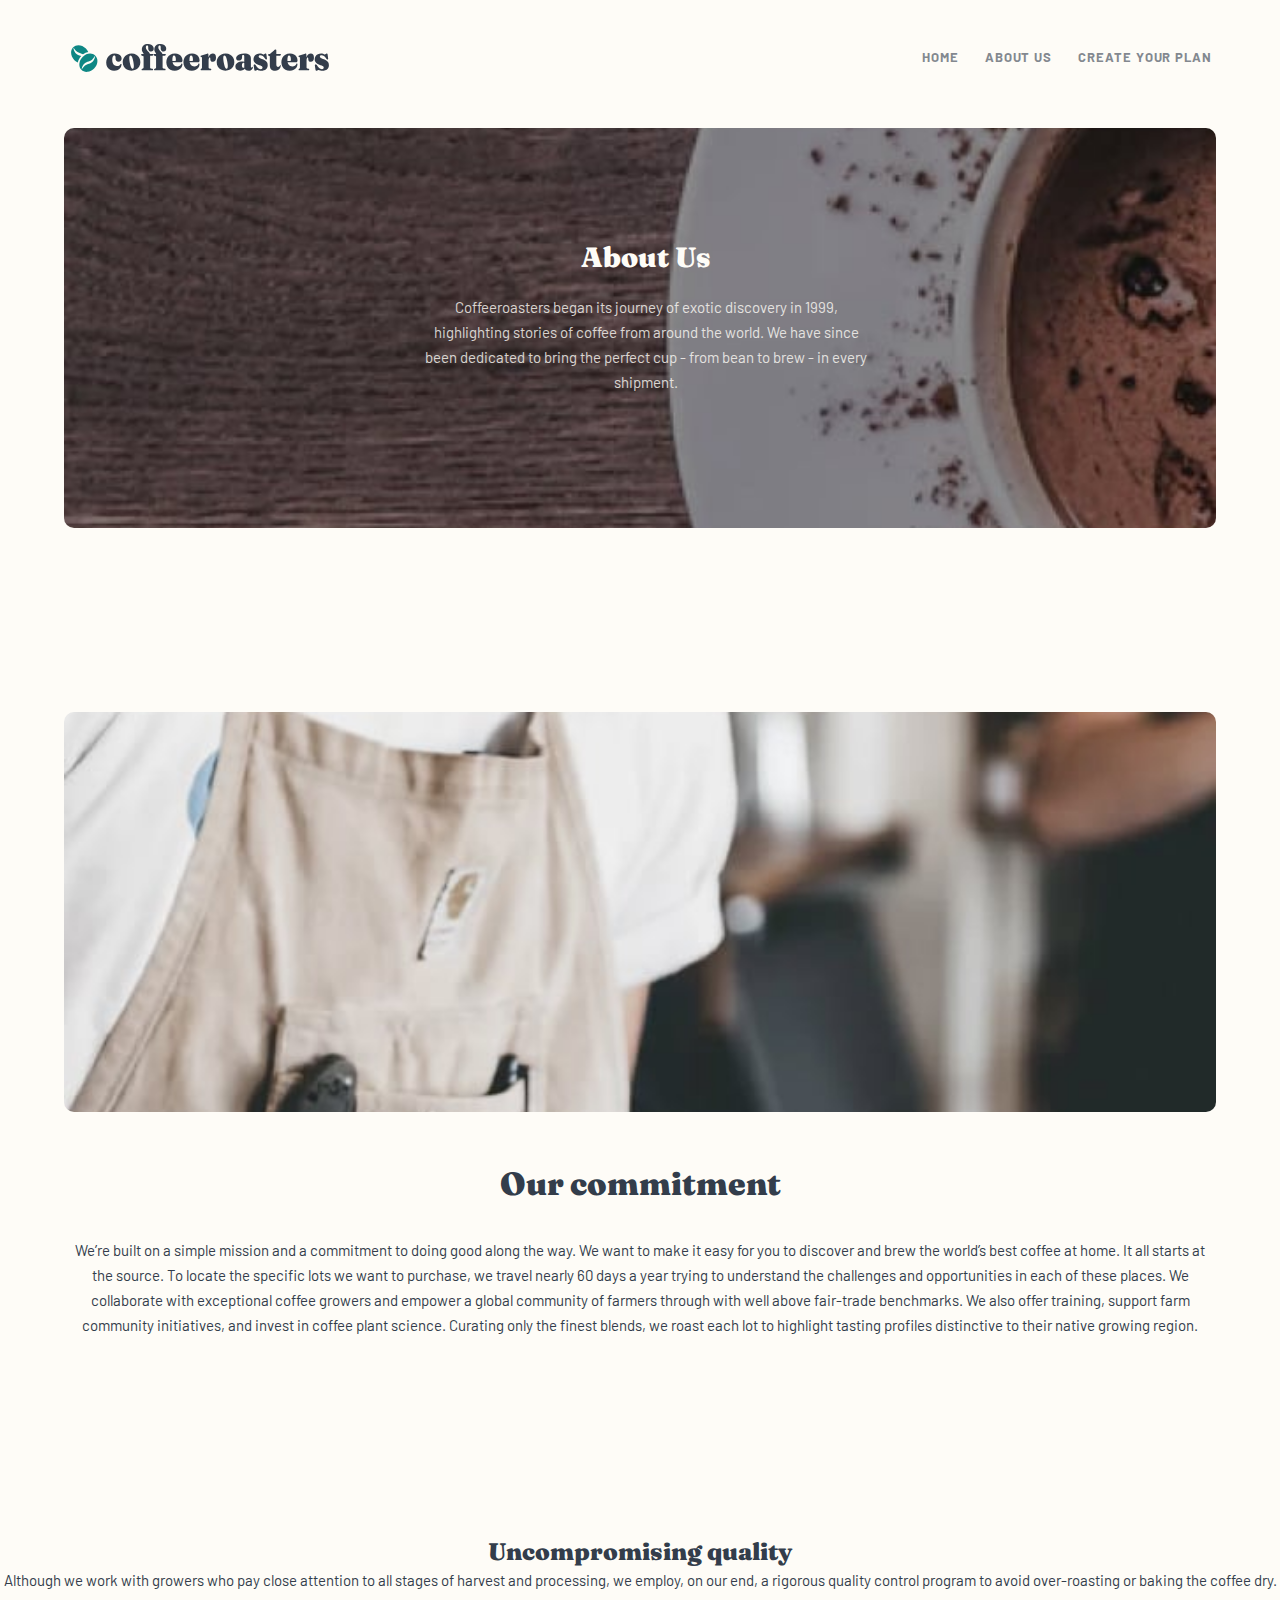
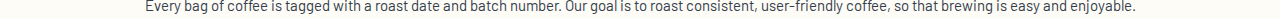
==== about.html @ 811ef15a "Add html tags and content for #quality section" ====
<!DOCTYPE html>
<html lang="en">
<head>
  <meta charset="UTF-8">
  <meta http-equiv="X-UA-Compatible" content="IE=edge">
  <meta name="viewport" content="width=device-width, initial-scale=1.0">
  <title>Coffeeroasters</title>
  <!-- favicon -->
  <link rel="icon" type="image/png" href="./images/favicon-32x32.png">
  <!-- google fonts fraunces and barlow -->
  <link rel="preconnect" href="https://fonts.googleapis.com">
  <link rel="preconnect" href="https://fonts.gstatic.com" crossorigin>
  <link href="https://fonts.googleapis.com/css2?family=Barlow:wght@100;200;300;400;500;600;700&family=Fraunces:opsz,wght@9..144,300;9..144,400;9..144,500;9..144,600;9..144,700;9..144,900&display=swap" rel="stylesheet">
  <!-- css stylesheet -->
  <link rel="stylesheet" href="./styles/index.css">
  <link rel="stylesheet" href="./styles/about.css">
</head>
<body>
  <header>
    <div id="logo">
      <img src="../images/shared/desktop/logo.svg" alt="">
    </div>
    <!-- #logo end -->
    <div class="menu-icons">
      <img class="hamburger-icon" src="./images/shared/mobile/icon-hamburger.svg" alt="Open menu list">
      <img class="close-icon" src="./images/shared/mobile/icon-close.svg" alt="Close menu list">
    </div>
    <!-- .menu-icons end -->

    <nav class="navbar-menu">
      <ul class="navbar-list">
        <li><a href="#">Home</a></li>
        <li><a href="#">About Us</a></li>
        <li><a href="#">Create Your Plan</a></li>
      </ul>
      <!-- .navbar-list end -->
    </nav>
    <!-- .navbar-menu end -->
  </header>
  <main>
    <div class="about-hero-image"></div>
    <div class="about-hero">
      <h1>
        About Us
      </h1>
      <div>
        Coffeeroasters began its journey of exotic discovery in 1999, highlighting stories of coffee from around the world. We have since been dedicated to bring the perfect cup - from bean to brew - in every shipment.
      </div>
    </div>
    <!-- #hero end -->
  </main>
  <section id="commitment">
    <div class="commitment-image"></div>
    <div class="commitment-text">
      <h2>Our commitment</h2>
      <p>
        We’re built on a simple mission and a commitment to doing good along the way. We want to make it easy for you to discover and brew the world’s best coffee at home. It all starts at the source. To locate the specific lots we want to purchase, we travel nearly 60 days a year trying to understand the challenges and opportunities in each of these places. We collaborate with exceptional coffee growers and empower a global community of farmers through with well above fair-trade benchmarks. We also offer training, support farm community initiatives, and invest in coffee plant science. Curating only the finest blends, we roast each lot to highlight tasting profiles distinctive to their native growing region.
      </p>
    </div>
  </section>

  <section id="quality">
    <div class="quality-image"></div>
    <div class="quality-text">
      <h2>Uncompromising quality</h2>
      <p>
        Although we work with growers who pay close attention to all stages of harvest and processing, we employ, on our end, a rigorous quality control program to avoid over-roasting or baking the coffee dry. Every bag of coffee is tagged with a roast date and batch number. Our goal is to roast consistent, user-friendly coffee, so that brewing is easy and enjoyable.
      </p>
    </div>

  </section>

  <!-- javascript -->
  <script src="./scripts/index.js"></script>
</body>
</html>
---- styles/index.css ----
:root {
  font-size: 16px;
  overflow-x: hidden;
}
/* General reset & styles */
body {
  box-sizing: border-box;
  margin: 0;
  padding: 0;
  overflow-x: hidden;
  background-color: #fefcf7;
  scroll-behavior: smooth;
  position: relative;
}

div,
img,
a,
ul,
li,
h1,
h2,
h3,
p {
  margin: 0;
  padding: 0;
  margin: auto;
}

/* General typography */
body {
  font-family: 'Barlow';
  font-style: normal;
  font-weight: 400;
  font-size: 15px;
  line-height: 25px;
  color: #333D4B;
  text-align: center;
}

h1,
h2,
h3,
h4 {
  font-family: 'Fraunces', serif;
  font-style: normal;
  font-weight: 900;
  font-size: 24px;
  line-height: 32px;
}

/* Header styles */
header {
  position: relative;
  padding-top: 32px;
}

/* Logo */
#logo {
  margin-left: 24px;
  width: 180px;
}

#logo img {
  width: inherit;
}

/* Navigation icons */
.hamburger-icon,
.close-icon {
  width: 16px;
  position: absolute;
  top: 2.15rem;
  right: 24px;
  pointer-events: all;
}

/* Mobile hide menu and close-icon */
.navbar-menu,
.close-icon {
  display: none;
}

/* HEADER Navbar */
.navbar-menu {
  padding-top: 60px;
}
.navbar-list {
  position: absolute;
  z-index: 99;
  width: 100vw;
  height: 100vh;
  list-style: none;
  display: flex;
  flex-direction: column;
  justify-content: flex-start;
  background: linear-gradient(180deg, #FEFCF7 28%, rgba(254, 252, 247, 0.504981));
}
  .navbar-list li {
    margin: 0.7rem 0;
  }
  .navbar-list li:nth-child(2n) {
    margin: 21px 0;
  }
    .navbar-list a {
      text-decoration: none;
      /* mobile typography */
      font-family: 'Fraunces', serif;
      font-style: normal;
      font-weight: 900;
      font-size: 24px;
      line-height: 32px;
      text-align: center;
      color: #333D4B;
    }

/* Items to toggle */
.close-icon.show,
.navbar-menu.show {
  display: block;
}
.hamburger-icon.hide {
  display: none;
}

/* Hero section */
main {
  margin-top: 30px;
  padding: 5%;
  position: relative;
}

.hero-image {
  min-width: 250px;
  height: 500px;

  background-image: url("../images/home/mobile/image-hero-coffeepress.jpg");
  background-position: center;
  background-repeat: no-repeat;
  background-size: cover;

  /* Safari 3-4, iOS 1-3.2, Android 1.6- */
  -webkit-border-radius: 10px; 
  /* Firefox 1-3.6 */
  -moz-border-radius: 10px; 
  /* Opera 10.5, IE 9, Safari 5, Chrome, Firefox 4, iOS 4, Android 2.1+ */
  border-radius: 10px;
  z-index: 1;
}
main.nav-show {
  margin-top: -1rem;
}

.hero {
  width: 85%;
  position: absolute;
  top: 22%;
  left: 8%;
  z-index: 2;
}

.hero h1 {
  margin-bottom: 20px;
  font-size: 30px;
  line-height: 30px;
  color: #FEFCF7;
}
  @media screen and (min-width: 324px) {
    .hero h1 {
      font-size: 40px;
      line-height: 40px;
      margin-bottom: 24px;
    }
  }

.hero div {
  width: 90%;
  max-width: 445px;
  margin-bottom: 40px;
  color: #FEFCF7;
  mix-blend-mode: normal;
  opacity: 0.8;
}

button.primary-btn {
  width: 217px;
  height: 56px;
  background: #0E8784;
  border: none;
  border-radius: 6px;

  font-family: 'Fraunces', serif;
  font-style: normal;
  font-weight: 900;
  font-size: 18px;
  line-height: 25px;
  color: #FEFCF7;

  cursor: pointer;
}
  button.primary-btn:hover,
  button.primary-btn:focus {
    background-color: #66D2CF;
  }

/* Collection section  */
#collection {
  margin-top: 5.9rem;
}

section h1 {
  font-size: 40px;
  line-height: 72px;
  background: -webkit-linear-gradient(#83888F, #eee);
  -webkit-background-clip: text;
  -webkit-text-fill-color: transparent;
}

.coffee-collection {
  padding-top: 1.5rem;
}
  .collection-item img {
    width: 200px;
    height: 150px;
    margin-bottom: 0.7rem;
  }
  .coffee-collection h3 {
    margin-bottom: 1rem;
  }
  .coffee-collection p {
    max-width: 282px;
    margin-bottom: 3.6rem;
  }
  .coffee-collection:last-child {
    margin-bottom: 7.5rem;
  }

/* Role section */
#role {
  position: relative;
}
  .background-clr {
    width: 85%;
    height: 902px;
    position: absolute;
    left: 8%;
    background-color: #2C343E;
    border-radius: 10px;
    z-index: 1;
  }

.role-container {
  width: 75%;
  padding-top: 3.85rem;
  position: relative;
  z-index: 2;
}
  .role-container .role-heading h2 {
    padding-bottom: 1.5rem;
    font-size: 28px;
    line-height: 28px;
    color: #FEFCF7;
  }
  .role-container .role-heading p {
    max-width: 540px;    
    padding-bottom: 2rem;
    color: #FEFCF7;
    mix-blend-mode: normal;
    opacity: 0.8;
  }

.roles {
  margin-top: 2rem;
}
  .roles .card {
    width: 279px;
    height: 240px;
    margin: 24px auto;
    padding: 72px 0;
    background: #0E8784;
    border-radius: 8px;
  }
  .roles h3,
  .roles p {
    color: #FEFCF7;
  }
  .roles h3 {
    margin-top: 3rem;
  }
  .roles p {
    margin-top: 1.7rem;
    width: 200px;
  }

/* Process section */
#process {
  padding-top: 7rem;
  padding-bottom: 7.5rem;
}
  #process h3 {
    color: #83888F;
    margin-bottom: 80px;
  }

.hr-decor {
  min-width: 497px;
  max-width: 760px;
  display: none;
}

.big-title {
  font-family: 'Fraunces', serif;
  font-weight: 900;
  font-size: 72px;
  line-height: 72px;
  color: #FDD6BA;
  margin-bottom: 1.5rem;
}

.step h2 {
  margin-bottom: 1.5rem;
}

.step p {
  width: 315px;  
  margin-bottom: 3.5rem;
}
  .step p:last-child {
    margin-bottom: 4.9rem;
  }

/* Footer */
.footer-content {
  background-color: #2C343E;
  min-width: 327px;
  max-width: 85%;
  height: 346px;
  margin-bottom: 72px;
  padding-top: 54px;
}
#footer .footer-logo {
  width: 86%;
  margin: auto;
  margin-bottom: 33px;
}
  #footer .footer-logo .white-txt {
    fill: #fff;
  }

/* Footer Navbar */
.footer-navbar-list {
  height: 105px;
  margin-bottom: 43px;
  display: flex;
  flex-direction: column;
  justify-content: space-between;
  align-items: center;
  list-style: none;
}

.footer-navbar-list a {
  text-decoration: none;
  font-weight: 700;
  font-size: 12px;
  line-height: 15px;
  letter-spacing: 0.923077px;
  text-transform: uppercase;
  color: #83888F;
  cursor: pointer;
}
  .footer-content .footer-navbar-list a:hover,
  .footer-content .footer-navbar-list a:focus {
    color: #FEFCF7;
  }

.social-links {
  width: 122px;
  margin: auto;
  display: flex;
  justify-content: space-between;
  align-items: center;
}
  .social-links svg path:hover,
  .social-links svg path:active,
  .social-links svg path:focus {
    fill: #fdd6b9;
  }

@media screen and (min-width: 768px) {
  body {
    padding: 0;
    margin: 0;
  }
  .hero,
  .collection-item h3,
  .collection-item p,
  .roles h3,
  .roles p,
  #process {
    text-align: left;
  }

  /* header media query w/logo and navbar menu  @ 768px */
  header {
    display: flex;
    justify-content: space-between;
    align-items: center;
    padding: 40px 39px 0;
  }
  #logo {
    width: 236px;
  }
  .hamburger-icon {
    display: none;
  }
  .navbar-menu {
    display: inline-block;
    padding-top: 0;
  }
  .navbar-list {
    width: 290px;
    height: 20px;
    position: static;
    flex-direction: row;
    justify-content: space-between;
    align-items: center;
  }
  .navbar-list li,
  .navbar-list li:nth-child(2n) {
    margin: 0 0 10px 0;
  }
  .navbar-list a {
    /* tablet & desktop typography */
    font-family: 'Barlow';
    font-weight: 700;
    font-size: 12px;
    line-height: 15px;
    letter-spacing: 0.923077px;
    text-transform: uppercase;
    color: #83888F;
    cursor: pointer;
  }
    .navbar-list a:hover,
    .navbar-list a:focus {
      color: #333D4B;
    }

  /* main and hero section media query @ 768px */
  main {
    margin-top: 6px;
  }
  .hero-image {
    background-image: url("../images/home/tablet/image-hero-coffeepress.jpg");
  }
  .hero {
    top: 25.2%;
    left: 15.65%;
    width: 50%;
  }
    .hero h1 {
      font-size: 48px;
      line-height: 47px;
      margin-bottom: 25px;
    }
    .hero div {
      margin-left: 0;
      margin-bottom: 38px;
      width: 100%;
    }

  /* our collection @ 768px media query */
  #collection {
    margin-top: 8rem;
  }

  section h1 {
    font-size: 105px;
    background: -webkit-linear-gradient(#83888F, rgba(238, 238, 238, 0.2));
    -webkit-background-clip: text;
    -webkit-text-fill-color: transparent;
  }

  .coffee-collection {
    padding-top: 0;
    margin-top: -1.5rem;
  }
    .collection-item {
      width: 65%;
      display: flex;
      flex-direction: row;
      justify-content: space-between;
      align-items: center;
    }
    .collection-item img {
      width: 235px;
      height: 183px;
      margin-bottom: 2.37rem;
    }
    .coffee-collection:last-child {
      margin-bottom: 6.5rem;
    }

  /* roles section @ 768px media query */
  .background-clr {
    width: 90%;
    height: 573px;
    left: 5.5%;
  }

  .role-heading {
    width: 85.8%;
  }
    .role-container .role-heading h2 {
      margin-top: -6px;
      font-size: 32px;
      line-height: 48px;
    }
    .role-container .role-heading p {
      line-height: 26px;
      padding-bottom: 2.3rem;
    }

  .roles .card {
    padding: 0;
    width: 573px;
    height: 180px;
    display: flex;
    justify-content: space-around;
  }
  .roles .card img {
    margin-left: 8.5%;
    width: 56px;
  }
  .roles-text {
    width: 350px;
    margin-left: 2.3rem;
  }
  .roles h3 {
    margin: 0 0 1rem 0;
  }
  .roles p {
    letter-spacing: 0.5px;
    margin-top: 0;
    width: 100%;
  }

  #role {
    margin-bottom: 2rem;
  }
/* roles section @ 768px media query */
  .background-clr {
    width: 90%;
    height: 573px;
    left: 5.5%;
  }

  .role-heading {
    width: 85.8%;
  }
    .role-container .role-heading h2 {
      margin-top: -6px;
      font-size: 32px;
      line-height: 48px;
    }
    .role-container .role-heading p {
      line-height: 26px;
      padding-bottom: 2.3rem;
    }

  .roles .card {
    padding: 0;
    width: 573px;
    height: 180px;
    display: flex;
    justify-content: space-around;
  }
  .roles .card img {
    margin-left: 8.5%;
    width: 56px;
  }
  .roles-text {
    width: 350px;
    margin-left: 2.3rem;
  }
  .roles h3 {
    margin: 0 0 1rem 0;
  }
  .roles p {
    letter-spacing: 0.5px;
    margin-top: 0;
    width: 100%;
  }

  #role {
    margin-bottom: 2rem;
  }

  /* #process section  @ 768px media query */
  #process {
    margin: auto;
    margin-bottom: 1.5rem;
    width: 689px;
  }
  #process h3 {
    margin-bottom: 46px;
  }
  .hr-decor {
    display: flex;
    flex-direction: row;
    justify-content: flex-start;
    align-items: flex-start;
    position: relative;
    margin-left: 0;
    margin-bottom: 53px;
    width: 520px;
    
  }
  hr {
    width: 520px;
    border: 1px solid #FDD6BA;
  }
  .circle {
    position: absolute;
    top: -8px;
    background-color: #fefcf7;
    width: 26px;
    height: 26px;
    border: 2px solid #178784;
    border-radius: 50%;
  }
    .circle1 {
      -webkit-animation: circleColor 2000ms ease-in-out 1000ms 1 reverse;
      animation: circleColor 2000ms ease-in-out 1000ms 1 reverse;
    }
    .circle2 {
      left: 46%;
      -webkit-animation: circleColor circleColor 3000ms ease-in-out 2000ms 1 reverse;
      animation: circleColor 3000ms ease-in-out 2000ms 1 reverse;
    }
    .circle3 {
      right: 0;
      -webkit-animation: circleColor 4000ms ease-in-out 3000ms 1 reverse;
      animation: circleColor 4000ms ease-in-out 3000ms 1 reverse;
    }
    @keyframes circleColor {
      0% { background-color: #fefcf7; }
      25% { background-color: #1787833d; }
      50% { background-color: #1787837c; }
      75% { background-color: #178783a1; }
      100% { background-color: #178784; }
    }

  .steps {
    display: flex;
    flex-direction: row;
    justify-content: flex-start;
    align-items: center;
    width: 98%;
    margin-left: -1rem;
    margin-bottom: 0;
  }
  .step {
    margin-top: 3px;
  }
    .step h2 {
      font-size: 28px;
      width: 180px;
      margin-top: 2.5rem;
      margin-left: 0;
    }
    .step p {
      margin-top: 2.8rem;
      margin-left: 0;
      width: 205px;
      margin-bottom: 0;
    }
    .step2 p {
      width: 215px;
    }
    .step p:last-child {
      margin-bottom: 2.7rem;
    }

  /* footer section */
  .footer-content{
    min-width: 688px;
    height: 215px;
  }
  #footer .footer-logo {
    margin-bottom: 1rem;
  }
  .footer-navbar-list {
    flex-direction: row;
    width: 283px;
    height: 1.3rem;
    margin-bottom: 4.35rem;
  }
}
/* media query @ 768px  end */

@media screen and (min-width: 1275px) {
  .collection-item h3,
  .collection-item p,
  .roles h3,
  .roles p {
    text-align: center;
  }

  /* header media query w/logo and navbar menu  @ 1275px */
  header {
    width: 90%;
    padding: 43px 80px 0 60px;
    margin-bottom: 0;
  }
  #logo {
    width: 260px;
    margin-left: 10px;
  }
  .navbar-list a {
    font-size: 13px;
  }

  /* main and hero section media query @ 1275px */
  main {
    margin-top: 0;
    padding-top: 34px;
  }
  .hero-image {
    margin-top: 0;
    background-image: url("../images/home/desktop/image-hero-coffeepress.jpg");
    height: 600px;
  }
  .hero {
    top: 21.5%;
    left: 10%;
    width: 45%;
  }
    .hero h1 {
      width: 505px;
      margin-left: 0;
      margin-bottom: 32px;
      font-size: 72px;
      line-height: 72px;
      letter-spacing: 3px;
      word-spacing: 3px;
    }
    .hero div {
      width: 440px;
      margin-bottom: 56px;
      font-size: 16px;
      line-height: 26px;
    }

  /* collection section media query @ 1275px */
  #collection {
    margin-top: 6.5rem;
    margin-bottom: 9.1rem;
  }
  section h1 {
    font-size: 150px;
    line-height: 150px;
    letter-spacing: 6px;
    word-spacing: 8px;
  }

  .coffee-collection {
    margin-top: -3.5rem;
    display: flex;
    flex-direction: row;
    width: 73%;
  }
    .collection-item {
      flex-direction: column;
    }
    .collection-item img {
      margin-top: 0.5rem;
      margin-bottom: 4.3rem;
    }
      .collection-text {
        width: 250px;
      }
      .collection-text h3 {
        margin-bottom: 1.2rem;
      }
      .collection-text p {
        font-size: 1rem;
      }

  /* roles section @ 1275px media query */
  .role-container .role-heading h2 {
    margin-top: 39px;
    margin-bottom: 0.6rem;
    font-size: 40px;
    line-height: 48px;
  }
  .role-container .role-heading p {
    font-size: 1rem;
    padding-bottom: 1.8rem;
    width: 58%;
  }

  .roles {
    display: flex;
    flex-direction: row;
    width: 106%;
    margin-left: -1rem;
  }
  .roles .card {
    width: 350px;
    height: 312px;
    padding-top: 72px;
    flex-direction: column;
    justify-content: flex-start;
    align-items: center;
  }
    .roles .card img {
      margin: 0;
      width: 72px;
    }
    .roles-text {
      width: 350px;
      margin: 0;
      margin-top: 56px;
    }
    .roles h3 {
      margin: 0;
    }
    .roles p {
      font-size: 16px;
      width: 80%;
      margin-top: 24px;
    }
    #truck {
      margin-top: 0.55rem;
      width: 90px;
    }

  /* process section @ 1275px media query */
  #process {
    padding-top: 8.8rem;
    margin: auto;
    margin-bottom: 5rem;
    width: 85%;
  }

  #process h3 {
    margin-left: 4.5rem;
    margin-bottom: 5.2rem;
  }

  .hr-decor,
  hr {
    width: 100%;
  }
    .hr-decor {
      margin-left: 4.5rem;
    }
    .circle2 {
      left: 50%;
    }
    .circle3 {
      right: -4%;
    }

  .steps {
    margin-left: 2rem;
    width: 1140px;
  }
    .step h2 {
      font-size: 32px;
      line-height: 36px;
    }
    .step p {
      font-size: 16px;
      line-height: 26px;
      width: 285px;
    }

  #process button {
    margin-left: 4.5rem;
  }

  /* footer section @ 1275px media query */
  .footer-content {
    padding: 0 55px;
    margin-bottom: 88px;
    min-width: 1145px;
    height: 120px;
    display: flex;
    flex-direction: row;
    align-items: center;
    justify-content: space-between;
  }
  #footer .footer-logo {
    width: 236px;
    margin: 0 0 0 2rem;
  }

  .footer-navbar-list {
    margin: 0 0 0 -15.8rem;
  }

  .social-links {
    margin: 0 1.5rem 0 0;
  }
}
/* media query @ 1275px  end */
---- styles/about.css ----
/* About Hero section */
main {
  margin-top: 14px;
  margin-bottom: 120px;
}

.about-hero-image {
  min-width: 250px;
  height: 400px;

  background-image: url("../images/about/mobile/image-hero-whitecup.jpg");
  background-position: center;
  background-repeat: no-repeat;
  background-size: cover;
  -webkit-border-radius: 10px;
}
main.nav-show {
  height: 100vh;
  margin-top: -0.5rem;
}

.about-hero {
  width: 85%;
  position: absolute;
  top: 30%;
  left: 8%;
}

.about-hero h1 {
  margin-bottom: 24px;
  font-size: 28px;
  line-height: 28px;
  color: #FEFCF7;
}

.about-hero div {
  width: 90%;
  max-width: 445px;
  margin-bottom: 40px;
  color: #FEFCF7;
  mix-blend-mode: normal;
  opacity: 0.8;
}

/* About - commitment section */
#commitment {
  margin: auto;
  margin-bottom: 198px;
  width: 90%;
}

.commitment-text h2 {
  font-size: 32px;
  line-height: 48px;
  margin-bottom: 30px;
}

.commitment-image {
  min-width: 250px;
  height: 400px;
  margin-bottom: 48px;

  background-image: url("../images/about/mobile/image-commitment.jpg");
  background-position: center;
  background-repeat: no-repeat;
  background-size: cover;
  -webkit-border-radius: 10px;
}
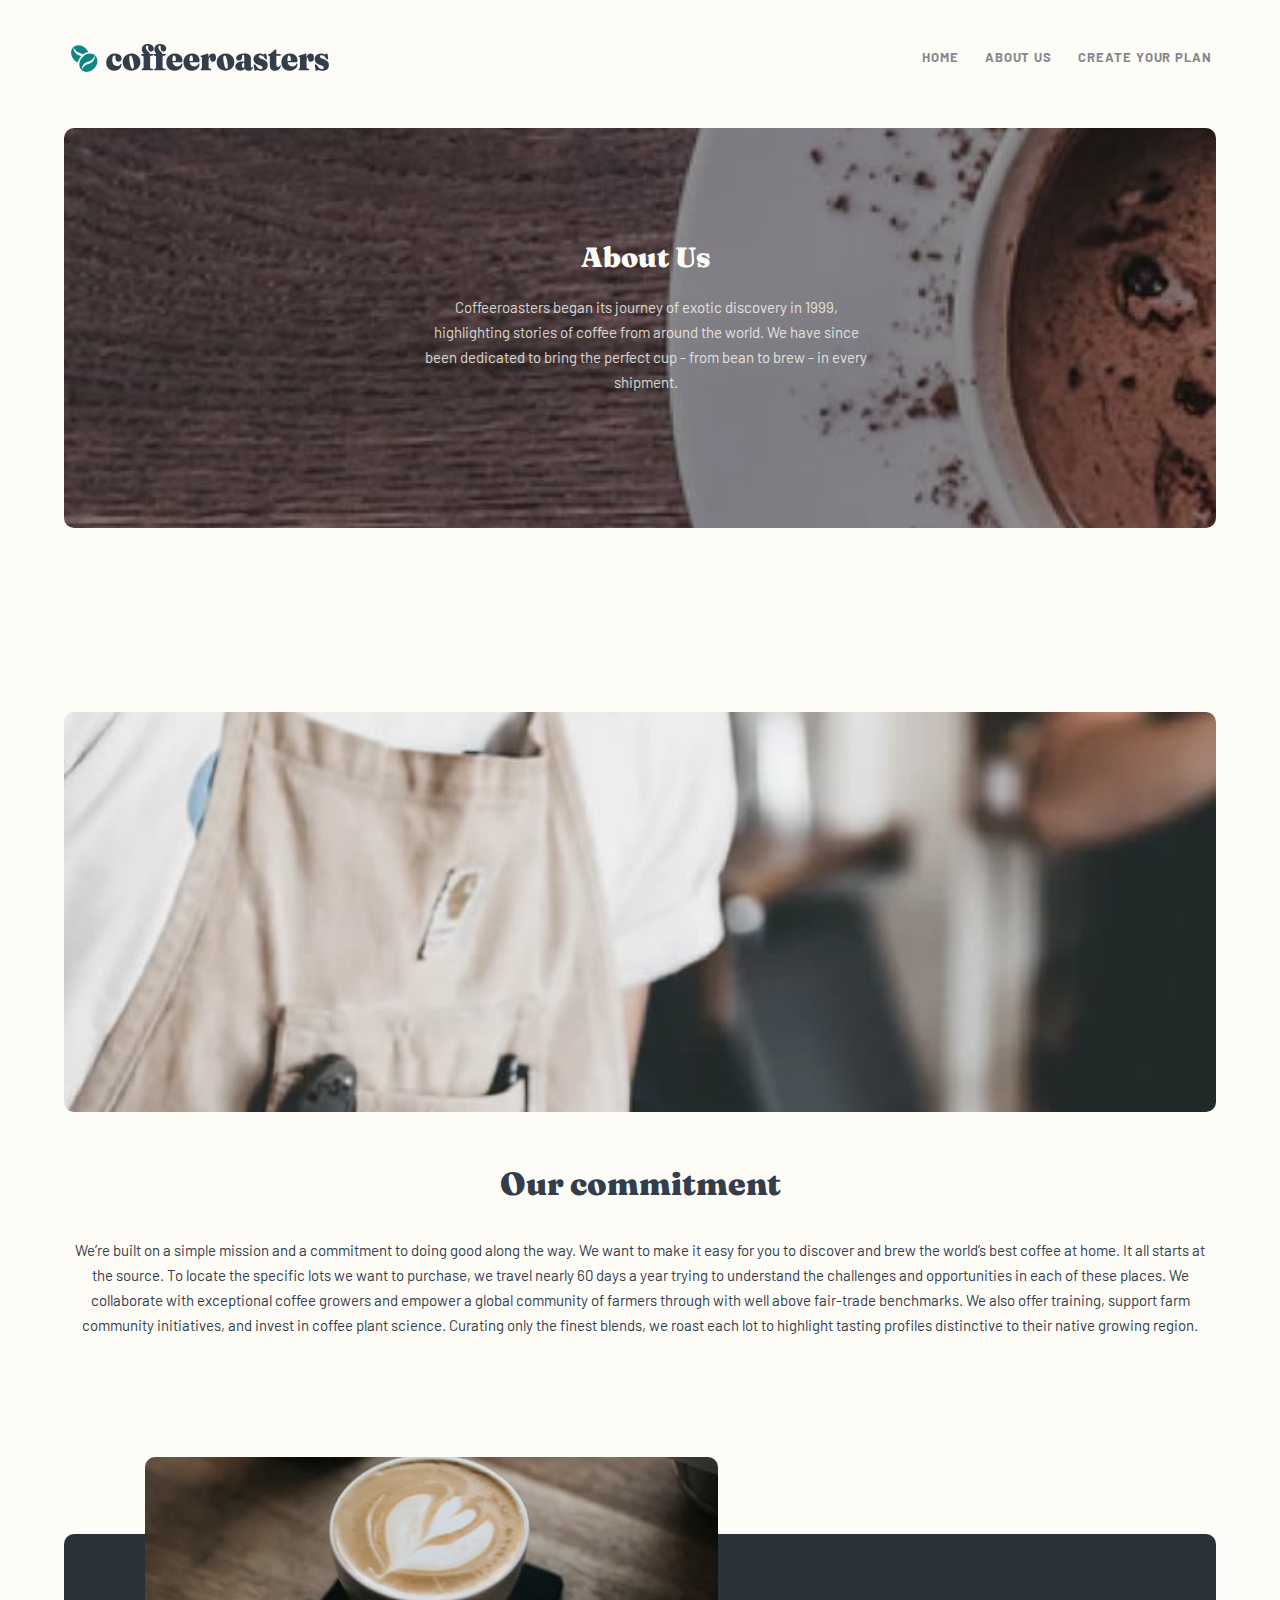
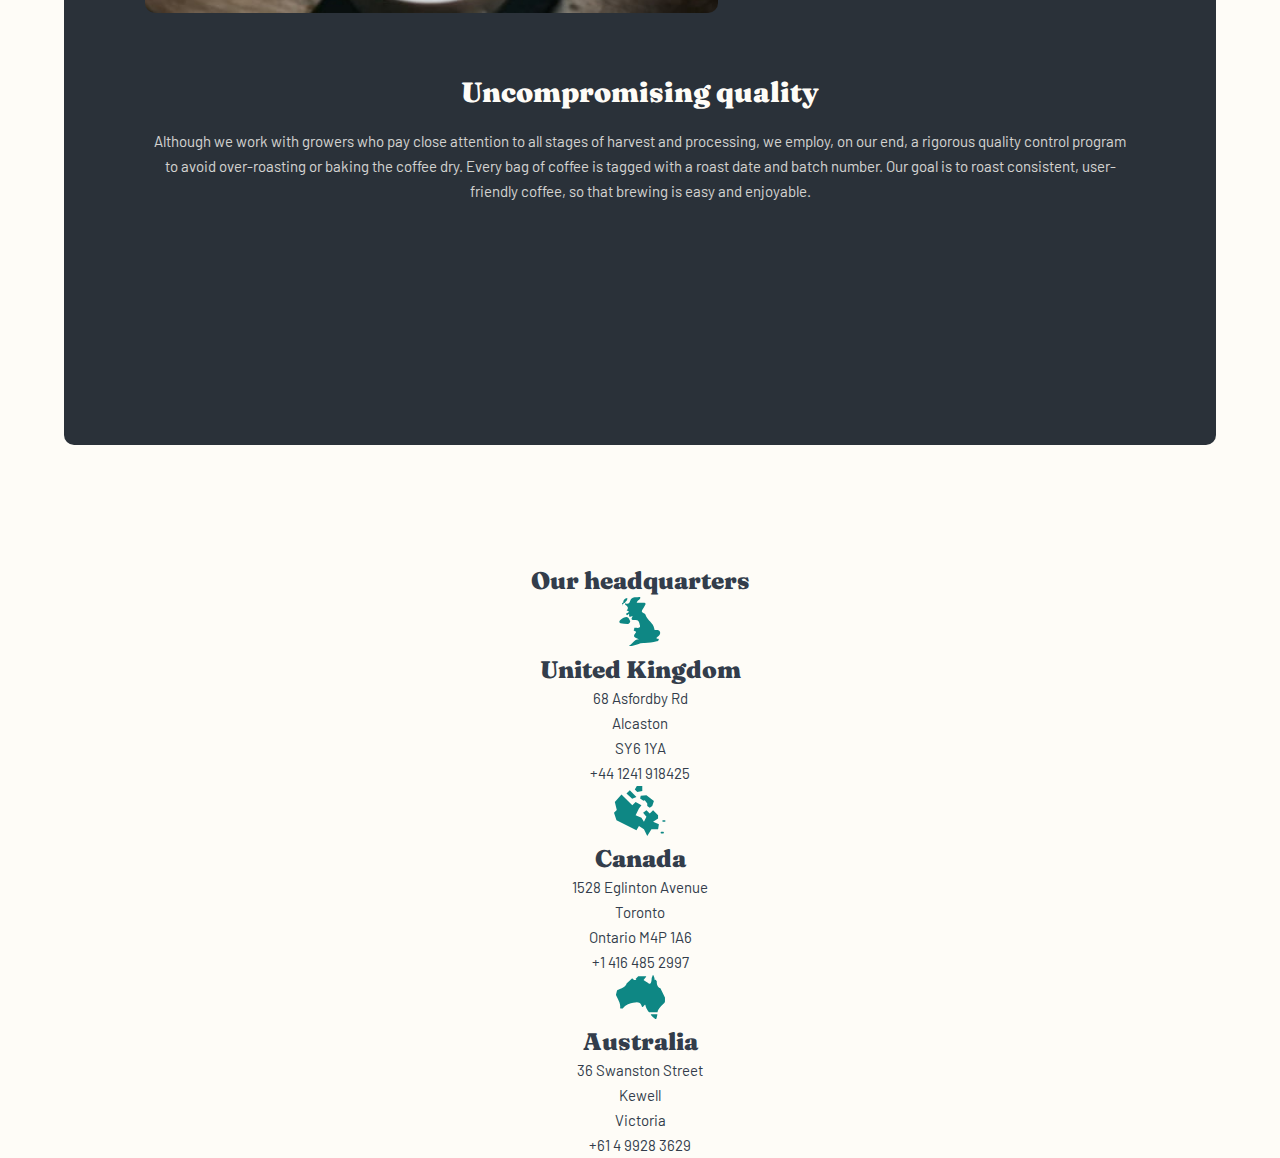
==== commit 73b2f608: "Add #headquarters section content with images, locations, and addresses" ====
--- a/about.html
+++ b/about.html
@@ -49,6 +49,7 @@
     </div>
     <!-- #hero end -->
   </main>
+
   <section id="commitment">
     <div class="commitment-image"></div>
     <div class="commitment-text">
@@ -58,6 +59,7 @@
       </p>
     </div>
   </section>
+  <!-- #commitment section end -->
 
   <section id="quality">
     <div class="quality-image"></div>
@@ -67,8 +69,57 @@
         Although we work with growers who pay close attention to all stages of harvest and processing, we employ, on our end, a rigorous quality control program to avoid over-roasting or baking the coffee dry. Every bag of coffee is tagged with a roast date and batch number. Our goal is to roast consistent, user-friendly coffee, so that brewing is easy and enjoyable.
       </p>
     </div>
+    <!-- .quality-text end -->
 
   </section>
+  <!-- #quality section end -->
+
+  <section id="headquarters">
+    <h3>Our headquarters</h3>
+    <div class="headquarters-address">
+      <div class="hq-united-kingdom">
+        <div class="united-kingdom-image">
+          <svg width="42" height="50" xmlns="http://www.w3.org/2000/svg"><path d="M20.161.03c1.828-.286 1.245 1.417.453 2.237-.92.964-2.406 1.391-2.942 3.527 2.361 0 4.4.048 6.44-.013 2.619-.078 3.063.875 1.619 2.994-.712 1.05-1.117 2.32-1.898 3.303-1.514 1.894-1.48 3.189 1.003 4.072.625.222 1.43.778 1.589 1.342.687 2.435 2.247 4.318 3.88 6.148l.615.684c1.947 2.167 3.856 4.346 4.388 7.373.164.922-.008 1.403 1.264 1.295 1.834-.173 4.003-.195 4.514 2.144.492 2.23-1.1 3.65-2.803 4.828-.333.228-.552.608-.883 1.003.314 1.37 2.372.075 2.386 1.43.011 1.128-1.197 1.653-2.033 1.911-4.264 1.325-8.756 1.775-13.128 1.686-4.028-.088-7.189 2.198-10.922 2.74-1.061.158-2.034.68-3.761-.015 4-1.452 4.616-6.625 10.402-6.38-1.791-.745-2.541-1.083-3.316-1.367-2.33-.841-2.642-2.478-.903-4.372.98-1.064 1.658-2.206-.564-2.667-1.175-.242-.95-.735-.643-1.288l.098-.176c.211-.386.396-.79.131-1.152-.372-.511.85-.656 1.556-.567 2.089.27 5.041.63 4.23-2.422-.522-1.956-.827-5.872-4.689-5.364-3.655.48-4.802-.425-2.516-3.742-.392-.175-.91-.032-1.433.155l-.196.072c-1.207.449-2.352.95-1.918-1.89.025-.176-.32-.595-.39-.576-.841.267-1.741 2.33-2.463.45-.711-1.85 2.439-.955 2.514-3.197-.148-.478-2.834.292-1.878-1.028 1.908-2.633.586-3.801-1.028-5.031l-.244-.185-.123-.094-.246-.188-.123-.096c-.339-.264.003-.725.042-1.153 0-.008-.006-.022-.006-.03a.594.594 0 00-.086-.384c-.089-.06-.164-.091-.256-.153a.136.136 0 00.04-.05c.022-.008.047-.013.069-.022.097.07.1.145.153.225l.202.124c2.338 1.376 3.666.533 4.603-1.565.133-.312.261-.648.386-1.006C12.437.398 14.94.225 17.425.181l.604-.01.4-.007A13.248 13.248 0 0020.16.03zm-13 20.025l.147.003c2.725.15 2.856 2.692 3.934 4.045-.092 1.833-1.2 2.87-2.392 2.875-2.456.03-4.93-.395-7.372-.792-.561-.092-1.2-.68-1.14-1.528.123-1.555 4.865-4.725 6.97-4.6zM3.667 7.642c.216.341.33.636-.092.783-.08-.294-.017-.544.092-.783zM8.192.878c.75 2.536-1.542 3.378-2.261 4.964-.398.1-.798.208-1.195.31-.353.529-.844.984-1.067 1.49a5.448 5.448 0 00-.137-.202l-.098-.138a17.758 17.758 0 01-.05-.07l-.096-.14c-.389-.581-.59-1.149.95-1.3-.185-2.82 1.329-4.214 3.954-4.914z" fill="#0E8784" fill-rule="nonzero"/></svg>
+        </div>
+        <h2>United Kingdom</h2>
+        <p>
+          68  Asfordby Rd <br>
+          Alcaston <br>
+          SY6 1YA <br>
+          +44 1241 918425
+        </p>
+      </div>
+
+      <div class="hq-canada">
+        <div class="canada-image">
+          <svg width="52" height="50" xmlns="http://www.w3.org/2000/svg"><path d="M7.484 8.42l10.811 10.81 3.327-3.326 5.82 3.327-2.494 3.326-3.326 6.653 5.82 2.495 2.496 4.158 2.494-4.99-3.326-4.158 3.326-2.495 3.327 3.327 3.326-3.327 4.99 4.99v3.326l-4.99 3.327 5.821 2.495-.831 4.99h-6.653L33.264 50l-3.326-6.653-4.99-3.326-2.495 4.158-19.958-9.98L0 26.716l2.786-2.76-1.954-8.05L7.484 8.42zm41.58 37.422a.832.832 0 110 1.663h-1.663a.832.832 0 010-1.663h1.663zM50.728 34.2a.832.832 0 010 1.663h-1.664a.832.832 0 010-1.663h1.664zM32.432 9.252l7.485 5.82-1.663 4.99-2.495 1.664-2.495-1.664v-2.494l-2.495-3.327-1.321.565-3.322-2.416.604-2.717 5.702-.42zM15.8 4.262l6.653 6.653-4.306 1.726-5.673-5.053L15.8 4.261zM22.83.043l5.444.06v4.99l-4.99.832L20.79 3.43 22.83.044z" fill="#0E8784" fill-rule="nonzero"/></svg>
+        </div>
+        <h2>Canada</h2>
+        <p>
+          1528  Eglinton Avenue <br>
+          Toronto <br>
+          Ontario M4P 1A6 <br>
+          +1 416 485 2997
+        </p>
+      </div>
+
+      <div class="hq-australia">
+        <div class="australia-image">
+          <svg width="49" height="44" xmlns="http://www.w3.org/2000/svg"><path d="M40.967 39.325c.273 0 .468.253.401.517l-.848 3.36a.99.99 0 01-1.517.58 18.332 18.332 0 01-4.067-3.79.413.413 0 01.324-.667zM36.746.215a.317.317 0 01.57-.04c.51.889 1.42 2.776 1.42 4.979l.499-.362a.315.315 0 01.437.062l1.09 1.427a.34.34 0 01.061.222c-.072.77-.272 5.015 3.435 6.716a.312.312 0 01.154.15l4.525 9.1c.02.047.03.093.03.145v3.831c0 .584-.246 1.138-.683 1.526-1.774 1.582-6.412 5.971-6.695 9.011a.314.314 0 01-.313.285H33.3a.303.303 0 01-.149-.036c-.514-.28-3.229-3.857-3.78-7.327a.315.315 0 00-.544-.16l-1.784 1.985a.863.863 0 01-.648.29.558.558 0 01-.55-.465c-.206-1.21-1.121-4.375-4.957-4.375-2.057 0-5.26.797-8.232 1.696 0 0-3.29 1.034-5.722 4.343a.442.442 0 01-.36.181H4.569a.454.454 0 01-.447-.522c.483-3.092-.869-6.261-2.324-9.177-.591-1.184-1.193-2.327-1.697-3.408a1.112 1.112 0 01-.072-.718l.92-3.857c.088-.373.366-.673.73-.786l.295-.095.342-.114c2.43-.826 7.673-2.944 8.187-5.929a.31.31 0 01.092-.17l5.363-5.196a.319.319 0 01.468.03c.504.637 1.908 2.053 3.995 1.355l-.648-.656a.317.317 0 01.006-.455l2.452-2.327a.302.302 0 01.216-.088h7.476a.32.32 0 01.247.522L27.769 4.74a.321.321 0 00.072.47l2.695 1.77.515.337 1.674 1.099a1.483 1.483 0 002.19-.677c.396-.967.767-2.472.772-4.71 0-.037.005-.078.02-.114z" fill="#0E8784" fill-rule="nonzero"/></svg>
+        </div>
+        <h2>Australia</h2>
+        <p>
+          36 Swanston Street <br>
+          Kewell <br>
+          Victoria <br>
+          +61 4 9928 3629
+        </p>
+      </div>
+
+    </div>
+    <!-- .headquarters-address end -->
+  </section>
+  <!-- #headquarters section end -->
 
   <!-- javascript -->
   <script src="./scripts/index.js"></script>
--- a/styles/about.css
+++ b/styles/about.css
@@ -45,7 +45,7 @@
 /* About - commitment section */
 #commitment {
   margin: auto;
-  margin-bottom: 198px;
+  margin-bottom: 196px;
   width: 90%;
 }
 
@@ -66,3 +66,43 @@
   background-size: cover;
   -webkit-border-radius: 10px;
 }
+
+/* About - quality section */
+#quality {
+  position: relative;
+  margin: auto;
+  margin-bottom: 120px;
+  padding-top: 142px;
+  width: 90%;
+  height: 369px;
+  border-radius: 10px;
+  background-color: #2a3139;
+}
+
+.quality-image {
+  position: absolute;
+  top: -15%;
+  left: 7%;
+  width: 86%;
+  max-width: 573px;
+  height: 156px;
+
+  background-image: url("../images/about/mobile/image-quality.jpg");
+  background-position: center;
+  background-repeat: no-repeat;
+  background-size: cover;
+  -webkit-border-radius: 10px;
+}
+
+.quality-text {
+  width: 85%;
+  color: #FEFCF7;
+}
+.quality-text h2 {
+  font-size: 28px;
+  font-size: 28px;
+  margin-bottom: 21px;
+}
+.quality-text p {
+  opacity: 0.8;
+}
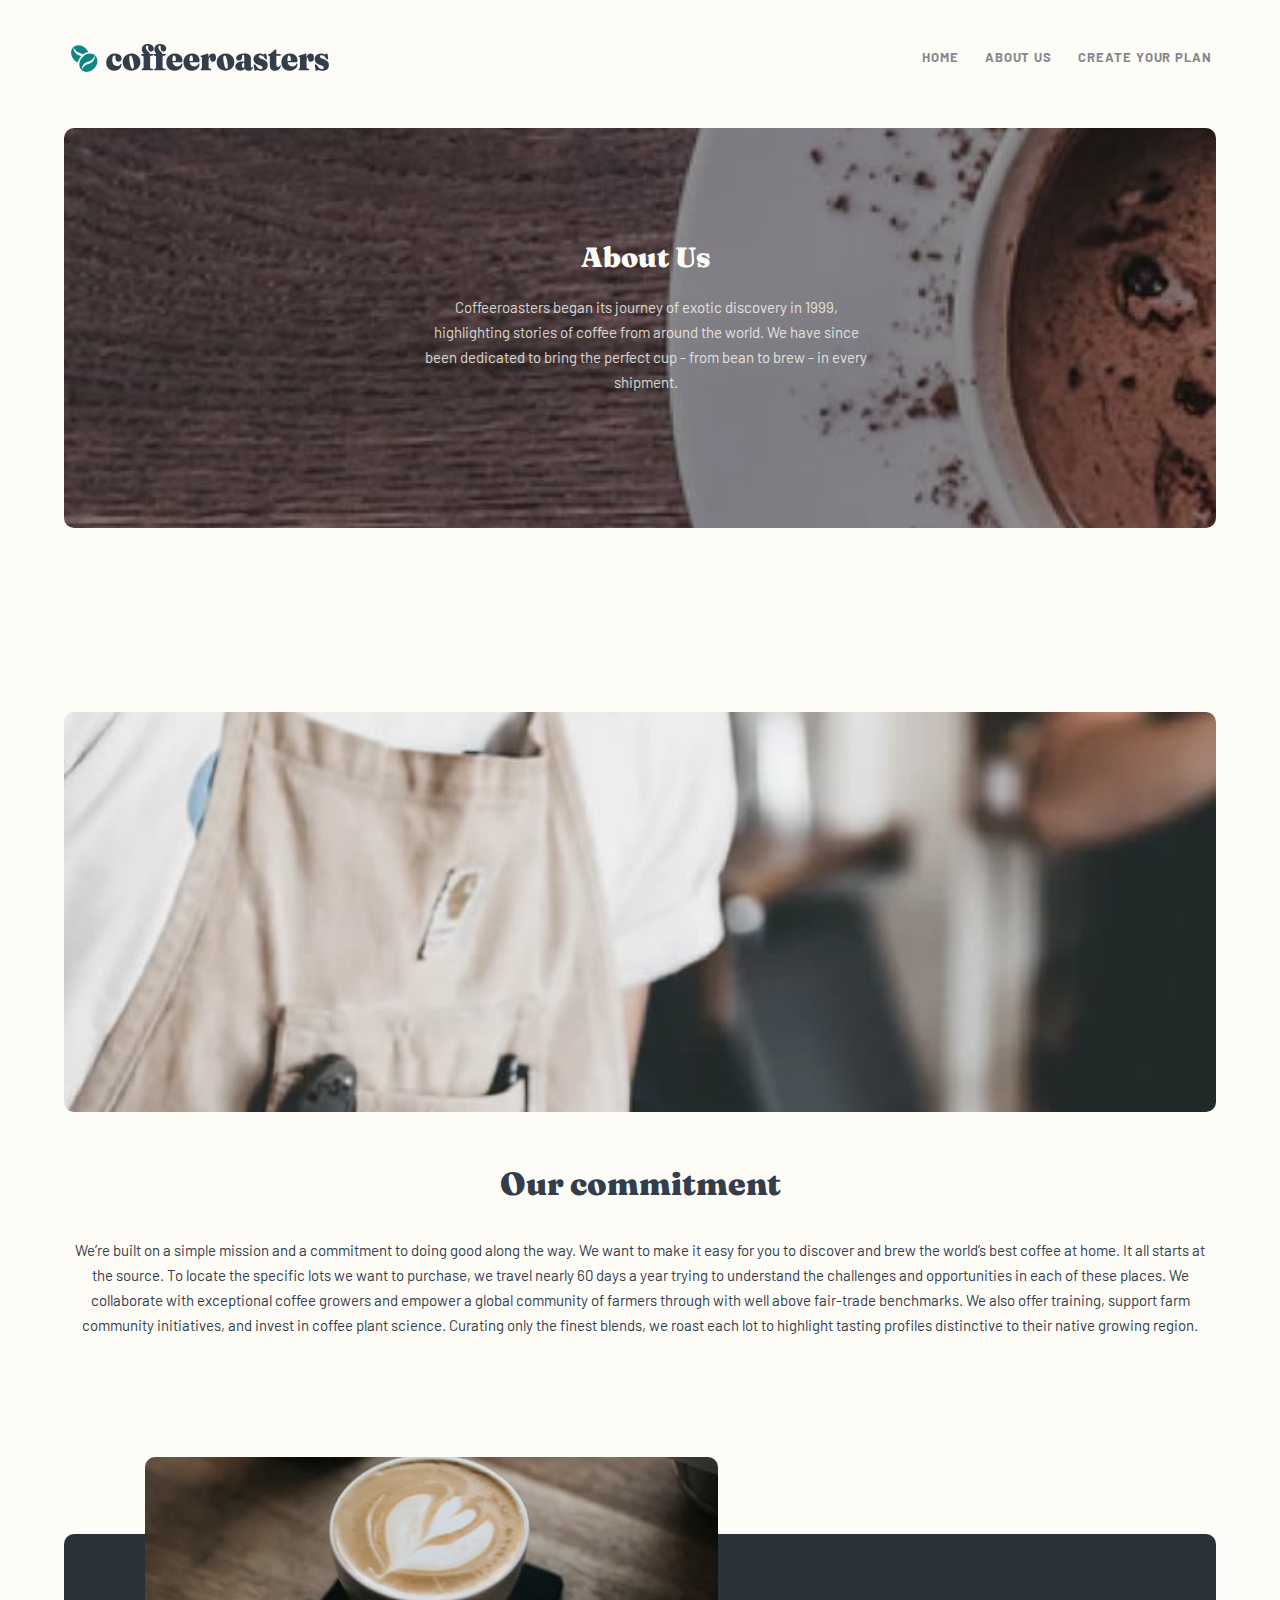
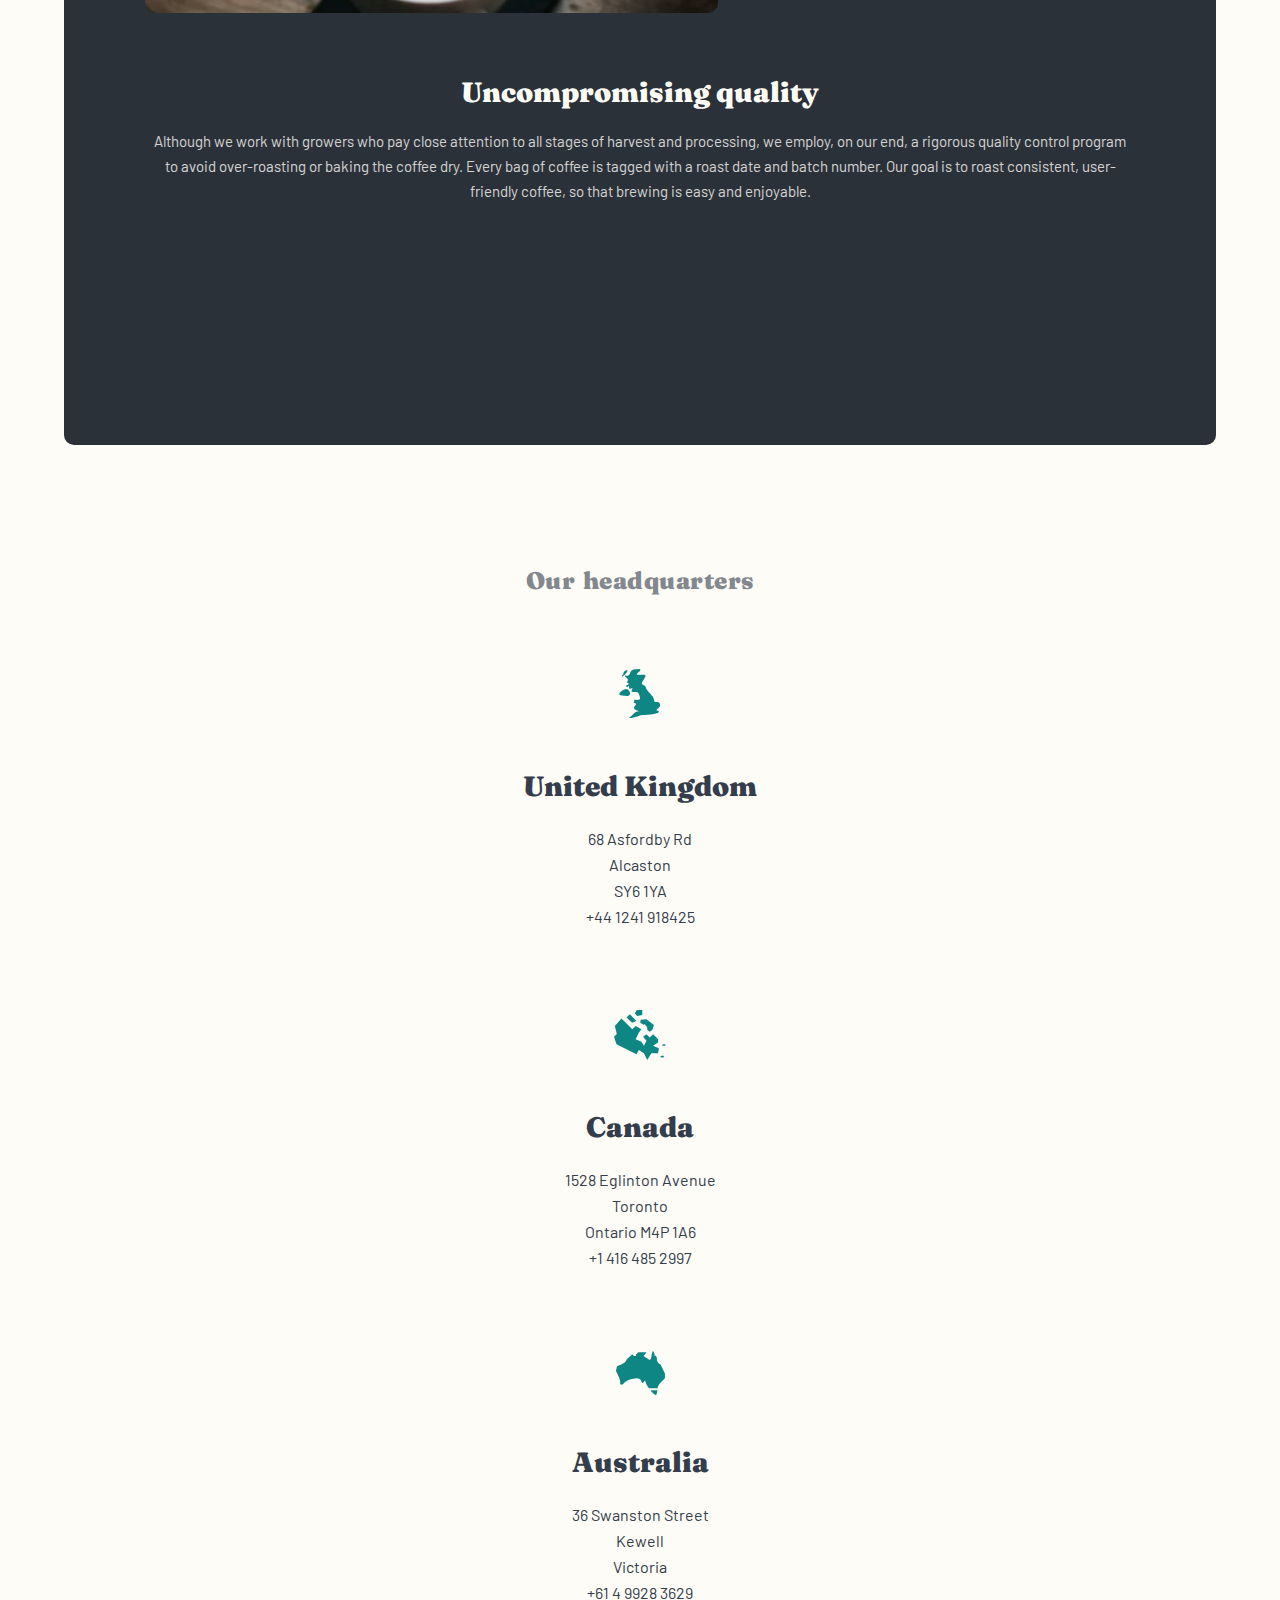
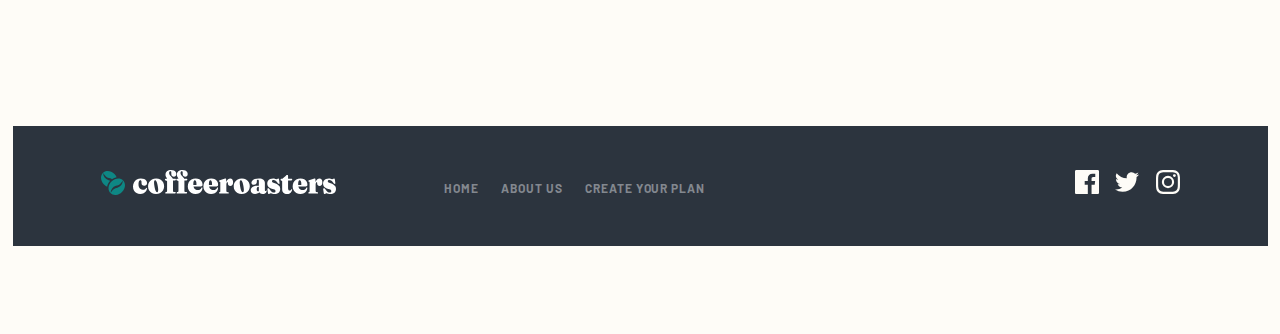
==== commit 995f5624: "Add #footer section and update all links for home and about pages" ====
--- a/about.html
+++ b/about.html
@@ -29,8 +29,8 @@
 
     <nav class="navbar-menu">
       <ul class="navbar-list">
-        <li><a href="#">Home</a></li>
-        <li><a href="#">About Us</a></li>
+        <li><a href="./index.html">Home</a></li>
+        <li><a href="./about.html">About Us</a></li>
         <li><a href="#">Create Your Plan</a></li>
       </ul>
       <!-- .navbar-list end -->
@@ -121,6 +121,44 @@
   </section>
   <!-- #headquarters section end -->
 
+  <footer id="footer">
+    <div class="footer-content">
+      <div id="logo" class="footer-logo">
+        <svg width="237" height="27" xmlns="http://www.w3.org/2000/svg"><g fill-rule="nonzero" fill="none"><path class="white-txt" d="M40.237 24.95c1.304 0 2.444-.237 3.422-.71.978-.474 1.755-1.124 2.331-1.95.576-.827.907-1.78.994-2.86.011-.199-.019-.345-.09-.438a.374.374 0 00-.268-.157.623.623 0 00-.27.066c-.092.044-.22.143-.382.297-.294.562-.712.962-1.255 1.199-.544.237-1.217.355-2.021.355-.804 0-1.521-.21-2.152-.628-.63-.419-1.127-1.047-1.491-1.884-.364-.838-.546-1.874-.546-3.108 0-.86.079-1.581.236-2.165.158-.584.38-1.022.669-1.314.287-.292.61-.438.97-.438.358 0 .635.138.83.413.196.276.294.683.294 1.223v1.058c0 .893.23 1.595.693 2.108.461.512 1.138.768 2.029.768.87 0 1.556-.25 2.062-.752.505-.501.757-1.193.757-2.074 0-.838-.241-1.595-.725-2.273-.483-.678-1.184-1.215-2.102-1.612-.919-.396-2.046-.595-3.382-.595-1.565 0-2.934.35-4.108 1.05a7.38 7.38 0 00-2.746 2.86C33.33 14.594 33 15.963 33 17.495c0 1.587.315 2.934.945 4.041a6.4 6.4 0 002.584 2.537c1.092.584 2.328.876 3.708.876zm15.728-.033c1.619 0 3.04-.336 4.262-1.008 1.222-.672 2.179-1.584 2.869-2.735.69-1.152 1.034-2.455 1.034-3.91 0-1.531-.33-2.881-.994-4.05a7.107 7.107 0 00-2.77-2.743c-1.185-.661-2.57-.992-4.157-.992-1.597 0-3.01.342-4.237 1.025-1.228.683-2.19 1.606-2.885 2.769-.696 1.162-1.043 2.47-1.043 3.925 0 1.521.331 2.86.994 4.017a7.067 7.067 0 002.779 2.719c1.19.656 2.572.983 4.148.983zm1.239-1.719c-.337.066-.666-.082-.987-.446-.32-.364-.624-.975-.912-1.835-.288-.86-.563-1.989-.823-3.388-.25-1.4-.392-2.551-.424-3.455-.033-.903.032-1.586.195-2.05.163-.462.413-.732.75-.81.337-.065.666.084.986.447.32.364.628.975.921 1.835.294.86.57 1.989.831 3.388.261 1.4.405 2.554.432 3.463.027.91-.043 1.595-.212 2.058-.168.463-.42.727-.757.793zm17.781 1.422c.511 0 .766-.254.766-.76 0-.22-.06-.394-.179-.521-.12-.127-.304-.207-.554-.24l-1.402-.215a.589.589 0 01-.448-.297c-.092-.166-.138-.402-.138-.711V11.579h1.157c.608 0 1.054-.105 1.336-.315.283-.209.424-.479.424-.81 0-.22-.068-.382-.204-.487-.136-.105-.328-.157-.578-.157H72.75l-.015-.087a1.998 1.998 0 00-.264-.64l-.07-.108a8.286 8.286 0 00-.905-1.09 36.96 36.96 0 01-1.075-1.158 6.526 6.526 0 01-.905-1.297 3.138 3.138 0 01-.367-1.488c0-.518.104-.914.31-1.19.207-.275.51-.413.913-.413.315 0 .549.09.7.273.153.181.229.465.229.85v1.472c0 .837.239 1.51.717 2.016.478.507 1.108.76 1.89.76.707 0 1.286-.217 1.736-.652.451-.435.677-1.088.677-1.959 0-.738-.19-1.419-.57-2.041-.38-.623-.954-1.121-1.72-1.496S72.302 1 71.139 1c-1.804 0-3.195.433-4.173 1.298-.977.865-1.466 2.019-1.466 3.462 0 .606.081 1.116.244 1.53.163.412.348.768.554 1.065l.554.802c.123.178.199.363.23.556l.01.097h-1.43a.83.83 0 00-.508.145L65.1 10a.637.637 0 00-.203.488c0 .198.054.366.162.504.11.137.288.267.538.388l.946.314c.206.088.347.185.423.29a.643.643 0 01.115.388v9.554c0 .286-.05.507-.147.66a.73.73 0 01-.408.315l-.7.215a.978.978 0 00-.432.297.77.77 0 00-.139.48c0 .231.068.41.204.537.136.126.312.19.53.19h8.996zm11.377 0c.51 0 .766-.254.766-.76 0-.22-.06-.394-.18-.521-.119-.127-.304-.207-.554-.24l-1.401-.215a.589.589 0 01-.448-.297c-.093-.166-.139-.402-.139-.711V11.579h1.157c.609 0 1.054-.105 1.337-.315.282-.209.423-.479.423-.81 0-.22-.067-.382-.203-.487-.136-.105-.329-.157-.579-.157h-2.414l-.015-.087a1.998 1.998 0 00-.264-.64l-.07-.108a8.286 8.286 0 00-.904-1.09 36.96 36.96 0 01-1.076-1.158 6.526 6.526 0 01-.904-1.297 3.138 3.138 0 01-.367-1.488c0-.518.103-.914.31-1.19.206-.275.51-.413.912-.413.315 0 .55.09.701.273.152.181.228.465.228.85v1.472c0 .837.24 1.51.718 2.016.478.507 1.108.76 1.89.76.706 0 1.285-.217 1.736-.652.45-.435.676-1.088.676-1.959 0-.738-.19-1.419-.57-2.041-.38-.623-.954-1.121-1.72-1.496S83.678 1 82.515 1c-1.803 0-3.194.433-4.172 1.298-.978.865-1.467 2.019-1.467 3.462 0 .606.082 1.116.245 1.53.163.412.347.768.554 1.065l.554.802c.122.178.198.363.229.556l.011.097h-1.43a.83.83 0 00-.509.145l-.053.045a.637.637 0 00-.204.488c0 .198.054.366.163.504.109.137.288.267.538.388l.945.314c.207.088.348.185.424.29a.643.643 0 01.114.388v9.554c0 .286-.049.507-.147.66a.73.73 0 01-.407.315l-.701.215a.978.978 0 00-.432.297.77.77 0 00-.138.48c0 .231.067.41.203.537.136.126.313.19.53.19h8.997zm9.11.33c1.38 0 2.598-.27 3.652-.81 1.054-.54 1.874-1.258 2.46-2.157.588-.898.881-1.887.881-2.966 0-.21-.038-.359-.114-.447a.353.353 0 00-.277-.132.64.64 0 00-.27.074c-.102.05-.22.146-.35.29-.228.705-.676 1.256-1.344 1.653-.668.396-1.437.595-2.306.595-1.359 0-2.445-.466-3.26-1.397-.478-.546-.816-1.273-1.013-2.18l-.016-.076h7.45c.472 0 .841-.125 1.11-.374l.064-.064c.272-.292.407-.692.407-1.199 0-1.168-.274-2.228-.823-3.181-.548-.954-1.333-1.708-2.355-2.265-1.021-.556-2.238-.835-3.65-.835-1.663 0-3.087.33-4.271.992a6.684 6.684 0 00-2.714 2.769c-.624 1.184-.937 2.564-.937 4.14 0 1.499.323 2.818.97 3.959A6.821 6.821 0 0091.463 24c1.152.634 2.489.95 4.01.95zm-2.127-8.878a12.966 12.966 0 01-.024-.791c0-1.036.076-1.851.229-2.446.152-.595.347-1.017.586-1.265.24-.248.506-.372.799-.372.38 0 .736.325 1.068.976.33.65.497 1.73.497 3.24 0 .462-.207.693-.62.693h-2.533l-.002-.035zm17.71 8.878c1.38 0 2.596-.27 3.65-.81 1.054-.54 1.875-1.258 2.461-2.157.587-.898.88-1.887.88-2.966 0-.21-.038-.359-.114-.447a.353.353 0 00-.277-.132.64.64 0 00-.269.074c-.103.05-.22.146-.35.29-.228.705-.676 1.256-1.345 1.653-.668.396-1.437.595-2.306.595-1.358 0-2.445-.466-3.26-1.397-.477-.546-.815-1.273-1.013-2.18l-.016-.076h7.451c.471 0 .841-.125 1.109-.374l.065-.064c.271-.292.407-.692.407-1.199 0-1.168-.274-2.228-.823-3.181-.549-.954-1.334-1.708-2.355-2.265-1.022-.556-2.239-.835-3.651-.835-1.663 0-3.086.33-4.27.992a6.684 6.684 0 00-2.714 2.769c-.625 1.184-.937 2.564-.937 4.14 0 1.499.323 2.818.97 3.959A6.821 6.821 0 00107.044 24c1.152.634 2.488.95 4.01.95zm-2.129-8.878a12.966 12.966 0 01-.023-.791c0-1.036.076-1.851.228-2.446.152-.595.348-1.017.587-1.265s.505-.372.798-.372c.38 0 .737.325 1.068.976.331.65.497 1.73.497 3.24 0 .462-.206.693-.62.693h-2.533l-.002-.035zm19.079 8.548c.26 0 .46-.069.595-.207a.732.732 0 00.204-.537.82.82 0 00-.147-.488c-.098-.137-.26-.223-.489-.256l-1.222-.248a.647.647 0 01-.457-.339c-.098-.181-.146-.427-.146-.735v-5.818c0-.65.038-1.185.114-1.604.076-.418.187-.73.334-.933.146-.204.318-.306.513-.306.196 0 .337.071.424.215.087.143.136.341.147.595l.016.66c.022.75.225 1.329.611 1.736.386.408.98.612 1.785.612.826 0 1.5-.298 2.02-.893.522-.595.783-1.526.783-2.793 0-1.278-.25-2.231-.75-2.86-.5-.628-1.217-.942-2.151-.942-.771 0-1.483.24-2.135.72-.652.479-1.176 1.211-1.573 2.198a6.529 6.529 0 00-.182.515l-.028.094-.124-2.568c-.029-.304-.082-.525-.158-.663l-.03-.048c-.092-.132-.23-.198-.415-.198-.13 0-.288.022-.473.066a4.95 4.95 0 00-.684.231l-4.63 1.34c-.26.098-.445.217-.553.355a.74.74 0 00-.163.47.64.64 0 00.106.38c.07.1.182.194.334.282l.424.05a.618.618 0 01.301.272c.06.116.09.306.09.57v8.397c0 .33-.027.568-.082.71a.552.552 0 01-.293.315l-.375.149c-.141.099-.253.206-.334.322a.743.743 0 00-.122.438c0 .231.068.413.203.545.136.133.324.199.563.199h8.149zm13.626.297c1.619 0 3.04-.336 4.262-1.008 1.222-.672 2.178-1.584 2.868-2.735.69-1.152 1.035-2.455 1.035-3.91 0-1.531-.331-2.881-.994-4.05a7.107 7.107 0 00-2.77-2.743c-1.185-.661-2.57-.992-4.157-.992-1.597 0-3.01.342-4.238 1.025-1.227.683-2.189 1.606-2.884 2.769-.696 1.162-1.043 2.47-1.043 3.925 0 1.521.33 2.86.994 4.017a7.067 7.067 0 002.779 2.719c1.19.656 2.572.983 4.148.983zm1.238-1.719c-.336.066-.665-.082-.986-.446-.32-.364-.624-.975-.912-1.835-.288-.86-.563-1.989-.824-3.388-.25-1.4-.39-2.551-.423-3.455-.033-.903.032-1.586.195-2.05.163-.462.413-.732.75-.81.337-.065.666.084.986.447.32.364.628.975.921 1.835.293.86.57 1.989.831 3.388.261 1.4.405 2.554.432 3.463.027.91-.043 1.595-.212 2.058-.168.463-.42.727-.758.793zm19.852 1.752c.913 0 1.663-.168 2.25-.504.586-.336 1.023-.735 1.311-1.198.288-.463.432-.887.432-1.273a.751.751 0 00-.106-.413.324.324 0 00-.285-.165.32.32 0 00-.147.033.325.325 0 00-.114.099c-.054.198-.138.336-.252.413a.643.643 0 01-.367.116c-.185 0-.323-.064-.416-.19-.092-.127-.138-.295-.138-.504v-7.306c0-1.455-.492-2.581-1.475-3.38-.984-.8-2.524-1.199-4.62-1.199-1.63 0-2.992.204-4.084.612-1.092.408-1.912.928-2.46 1.562-.55.634-.824 1.28-.824 1.942 0 .705.204 1.242.611 1.612.408.369.997.553 1.769.553.945 0 1.69-.256 2.233-.768.543-.513.815-1.177.815-1.992v-1.256c0-.309.095-.548.285-.72.19-.17.426-.255.709-.255.304 0 .546.113.725.338.18.226.27.532.27.918l-.001 4.818-.087-.019a5.455 5.455 0 00-.91-.087l-.176-.001c-2.337 0-4.078.396-5.224 1.19-1.146.793-1.72 1.9-1.72 3.322 0 1.08.394 1.967 1.182 2.661.788.694 1.834 1.041 3.137 1.041.978 0 1.891-.2 2.739-.603.635-.302 1.152-.698 1.55-1.188l.022-.03.024.075c.125.357.354.677.688.96l.103.084c.603.468 1.454.702 2.551.702zm-4.563-2.578c-.435 0-.786-.18-1.052-.537-.266-.358-.4-.907-.4-1.645 0-.771.129-1.355.384-1.752s.595-.595 1.019-.595c.25 0 .467.025.652.074l.08.025v4.242l-.052.03c-.174.09-.353.142-.538.155l-.093.003zM174.212 25c1.934 0 3.417-.446 4.45-1.339 1.032-.892 1.548-2.11 1.548-3.653 0-.936-.174-1.757-.522-2.463-.348-.705-.956-1.33-1.825-1.876-.87-.545-2.092-1.06-3.668-1.545-.586-.187-1.04-.377-1.36-.57-.321-.193-.541-.4-.66-.62-.12-.22-.18-.457-.18-.71 0-.376.136-.679.408-.91.271-.231.673-.347 1.206-.347.739 0 1.437.248 2.094.744.657.496 1.383 1.344 2.176 2.545.206.254.413.438.62.554.206.116.401.151.586.107a.574.574 0 00.424-.454c.054-.237.043-.576-.033-1.017l-.424-3.041c-.043-.32-.125-.545-.244-.678a.607.607 0 00-.473-.198c-.174 0-.39.06-.652.182-.26.121-.519.245-.774.372-.255.126-.448.19-.578.19-.12 0-.297-.066-.53-.199-.234-.132-.562-.264-.986-.396-.424-.133-.973-.199-1.646-.199-1.12 0-2.127.204-3.024.612-.896.408-1.603.989-2.119 1.744-.516.755-.774 1.655-.774 2.702 0 .926.193 1.736.579 2.43.386.694.975 1.29 1.768 1.785.793.496 1.793.898 3 1.207.781.209 1.382.421 1.8.636.418.215.706.45.864.703.158.253.236.534.236.842 0 .408-.136.744-.407 1.009-.272.264-.685.396-1.239.396a3.417 3.417 0 01-1.491-.338c-.473-.226-.96-.615-1.459-1.166-.5-.55-1.06-1.305-1.679-2.264-.184-.254-.394-.43-.627-.53a.84.84 0 00-.71.017c-.227.089-.374.276-.44.562-.064.287-.048.64.05 1.058l.505 3.29c.076.33.185.55.326.66.141.11.293.166.456.166.185 0 .41-.06.677-.182l.798-.363c.267-.122.481-.182.644-.182.163 0 .378.06.644.182a7.51 7.51 0 001.043.363c.43.121.97.182 1.622.182zm12.908-.05c.978 0 1.826-.19 2.543-.57a4.366 4.366 0 001.703-1.587c.418-.677.666-1.462.742-2.355.01-.253-.025-.421-.106-.504a.242.242 0 00-.286-.058c-.13.198-.266.397-.407.595-.141.198-.29.377-.448.537-.158.16-.334.29-.53.389-.195.099-.407.148-.636.148-.532 0-.937-.198-1.214-.595-.277-.396-.415-1.008-.415-1.834v-7.537h2.444c.555 0 .97-.096 1.244-.286l.06-.045c.272-.22.408-.485.408-.793 0-.22-.065-.383-.196-.488-.13-.105-.315-.157-.554-.157h-3.407V6.85c0-.294-.055-.518-.167-.672l-.044-.055c-.142-.154-.337-.231-.587-.231a1.21 1.21 0 00-.652.206 2.83 2.83 0 00-.652.603l-3.015 2.53c-.185.23-.332.385-.44.462a.541.541 0 01-.31.116h-.799a.861.861 0 00-.603.223.738.738 0 00-.244.57c0 .188.027.345.081.471.055.127.174.235.359.323l.766.248c.174.077.283.176.326.297.043.121.065.298.065.53v7.47c0 1.73.416 2.997 1.247 3.802.831.804 2.073 1.206 3.724 1.206zm13.218 0c1.38 0 2.597-.27 3.651-.81 1.054-.54 1.875-1.258 2.462-2.157.586-.898.88-1.887.88-2.966 0-.21-.038-.359-.114-.447a.353.353 0 00-.278-.132.64.64 0 00-.268.074c-.104.05-.22.146-.35.29-.23.705-.677 1.256-1.346 1.653-.668.396-1.437.595-2.306.595-1.358 0-2.445-.466-3.26-1.397-.477-.546-.815-1.273-1.013-2.18l-.016-.076h7.451c.472 0 .841-.125 1.109-.374l.065-.064c.271-.292.407-.692.407-1.199 0-1.168-.274-2.228-.823-3.181-.549-.954-1.334-1.708-2.355-2.265-1.022-.556-2.238-.835-3.651-.835-1.662 0-3.086.33-4.27.992a6.684 6.684 0 00-2.714 2.769c-.625 1.184-.937 2.564-.937 4.14 0 1.499.323 2.818.97 3.959A6.821 6.821 0 00196.329 24c1.152.634 2.488.95 4.01.95zm-2.128-8.878a12.966 12.966 0 01-.023-.791c0-1.036.076-1.851.228-2.446.152-.595.348-1.017.587-1.265.24-.248.505-.372.799-.372.38 0 .736.325 1.067.976.332.65.497 1.73.497 3.24 0 .462-.206.693-.619.693h-2.534l-.002-.035zm19.08 8.548c.26 0 .458-.069.594-.207a.732.732 0 00.204-.537.82.82 0 00-.147-.488c-.098-.137-.26-.223-.489-.256l-1.222-.248a.647.647 0 01-.457-.339c-.097-.181-.146-.427-.146-.735v-5.818c0-.65.038-1.185.114-1.604.076-.418.187-.73.334-.933.147-.204.318-.306.513-.306.196 0 .337.071.424.215.087.143.136.341.147.595l.016.66c.022.75.225 1.329.611 1.736.386.408.98.612 1.785.612.826 0 1.5-.298 2.021-.893.522-.595.782-1.526.782-2.793 0-1.278-.25-2.231-.75-2.86-.5-.628-1.216-.942-2.15-.942-.772 0-1.484.24-2.136.72-.652.479-1.176 1.211-1.573 2.198a6.529 6.529 0 00-.182.515l-.028.095-.124-2.569c-.029-.304-.081-.525-.158-.663l-.03-.048c-.092-.132-.23-.198-.415-.198-.13 0-.288.022-.473.066a4.95 4.95 0 00-.684.231l-4.629 1.34c-.26.098-.446.217-.554.355a.74.74 0 00-.163.47.64.64 0 00.106.38c.07.1.182.194.334.282l.424.05a.618.618 0 01.301.272c.06.116.09.306.09.57v8.397c0 .33-.027.568-.082.71a.552.552 0 01-.293.315l-.375.149c-.141.099-.253.206-.334.322a.743.743 0 00-.122.438c0 .231.068.413.203.545.136.133.324.199.563.199h8.15zm12.712.38c1.934 0 3.417-.446 4.45-1.339 1.032-.892 1.548-2.11 1.548-3.653 0-.936-.174-1.757-.522-2.463-.347-.705-.956-1.33-1.825-1.876-.87-.545-2.092-1.06-3.667-1.545-.587-.187-1.04-.377-1.361-.57-.32-.193-.54-.4-.66-.62-.12-.22-.18-.457-.18-.71 0-.376.136-.679.408-.91.272-.231.674-.347 1.206-.347.739 0 1.437.248 2.094.744.658.496 1.383 1.344 2.176 2.545.207.254.413.438.62.554.206.116.402.151.586.107a.574.574 0 00.424-.454c.054-.237.044-.576-.032-1.017l-.424-3.041c-.044-.32-.125-.545-.245-.678a.607.607 0 00-.472-.198c-.174 0-.392.06-.652.182-.261.121-.52.245-.774.372-.256.126-.449.19-.58.19-.119 0-.295-.066-.529-.199-.233-.132-.562-.264-.986-.396-.424-.133-.972-.199-1.646-.199-1.12 0-2.127.204-3.023.612-.897.408-1.603.989-2.12 1.744-.515.755-.773 1.655-.773 2.702 0 .926.192 1.736.578 2.43.386.694.975 1.29 1.769 1.785.793.496 1.792.898 2.999 1.207.782.209 1.382.421 1.8.636.419.215.707.45.864.703.158.253.237.534.237.842 0 .408-.136.744-.408 1.009-.271.264-.684.396-1.238.396a3.417 3.417 0 01-1.492-.338c-.472-.226-.959-.615-1.459-1.166-.5-.55-1.059-1.305-1.678-2.264-.185-.254-.394-.43-.628-.53a.84.84 0 00-.709.017c-.228.089-.375.276-.44.562-.065.287-.049.64.049 1.058l.505 3.29c.076.33.185.55.326.66.142.11.294.166.457.166.184 0 .41-.06.676-.182l.799-.363c.266-.122.48-.182.643-.182.163 0 .378.06.644.182a7.51 7.51 0 001.043.363c.43.121.97.182 1.622.182z" fill="#333D4B"/><path d="M23.123 11.378c2.89 2.89 2.387 8.1-1.126 11.613-1.688 1.687-3.813 2.74-5.987 2.965-.29.029-.576.044-.856.044-1.87 0-3.539-.656-4.769-1.886-1.416-1.414-2.07-3.412-1.839-5.625.224-2.173 1.277-4.299 2.964-5.986 3.515-3.512 8.724-4.019 11.613-1.125zm-.18.18c-.961 1.16-1.67 2.482-2.851 3.453-1.257 1.033-2.64 1.41-4.161 1.85-3.338.97-4.988 3.791-5.369 7.075 1.043-1.253 1.808-2.657 3.125-3.663 1.152-.88 2.398-1.227 3.754-1.598 3.411-.936 5.105-3.781 5.502-7.117zM14.49 5.003a10.573 10.573 0 012.165 3.151c-1.68.29-3.308.992-4.75 2.046a7.17 7.17 0 00-1.837-.84c-1.519-.44-2.903-.816-4.16-1.85-1.18-.971-1.889-2.296-2.852-3.454.396 3.336 2.091 6.182 5.502 7.118.576.157 1.128.32 1.666.511-1.626 1.713-2.696 3.8-3.07 5.97A10.607 10.607 0 014 15.491C.492 11.978-.014 6.768 2.877 3.878 5.766.986 10.975 1.49 14.489 5.003z" fill="#0E8784"/></g></svg>
+        <!-- <img src="../images/shared/desktop/logo.svg" alt=""> -->
+      </div>
+      <!-- logo end -->
+
+      <ul class="footer-navbar-list">
+        <li><a href="./index.html">HOME</a></li>
+        <li><a href="./about.html">ABOUT US</a></li>
+        <li><a href="#">CREATE YOUR PLAN</a></li>
+      </ul>
+      <!-- navbar-list end -->
+
+      <div class="social-links">
+        <a href="https://www.facebook.com/" target="_blank">
+          <svg xmlns="http://www.w3.org/2000/svg" width="24" height="24"><path fill="#FEFCF7" d="M22.675 0H1.325C.593 0 0 .593 0 1.325v21.351C0 23.407.593 24 1.325 24H12.82v-9.294H9.692v-3.622h3.128V8.413c0-3.1 1.893-4.788 4.659-4.788 1.325 0 2.463.099 2.795.143v3.24l-1.918.001c-1.504 0-1.795.715-1.795 1.763v2.313h3.587l-.467 3.622h-3.12V24h6.116c.73 0 1.323-.593 1.323-1.325V1.325C24 .593 23.407 0 22.675 0z"/></svg>
+        </a>
+        <!-- facebook icon end -->
+
+        <a href="https://twitter.com/?lang=en" target="_blank">
+          <svg xmlns="http://www.w3.org/2000/svg" width="24" height="20"><path fill="#FEFCF7" d="M24 2.557a9.83 9.83 0 01-2.828.775A4.932 4.932 0 0023.337.608a9.864 9.864 0 01-3.127 1.195A4.916 4.916 0 0016.616.248c-3.179 0-5.515 2.966-4.797 6.045A13.978 13.978 0 011.671 1.149a4.93 4.93 0 001.523 6.574 4.903 4.903 0 01-2.229-.616c-.054 2.281 1.581 4.415 3.949 4.89a4.935 4.935 0 01-2.224.084 4.928 4.928 0 004.6 3.419A9.9 9.9 0 010 17.54a13.94 13.94 0 007.548 2.212c9.142 0 14.307-7.721 13.995-14.646A10.025 10.025 0 0024 2.557z"/></svg>
+        </a>
+        <!-- twitter icon end -->
+
+        <a href="https://www.instagram.com/" target="_blank">
+          <svg xmlns="http://www.w3.org/2000/svg" width="24" height="24"><path fill="#FEFCF7" d="M12 2.163c3.204 0 3.584.012 4.85.07 3.252.148 4.771 1.691 4.919 4.919.058 1.265.069 1.645.069 4.849 0 3.205-.012 3.584-.069 4.849-.149 3.225-1.664 4.771-4.919 4.919-1.266.058-1.644.07-4.85.07-3.204 0-3.584-.012-4.849-.07-3.26-.149-4.771-1.699-4.919-4.92-.058-1.265-.07-1.644-.07-4.849 0-3.204.013-3.583.07-4.849.149-3.227 1.664-4.771 4.919-4.919 1.266-.057 1.645-.069 4.849-.069zM12 0C8.741 0 8.333.014 7.053.072 2.695.272.273 2.69.073 7.052.014 8.333 0 8.741 0 12c0 3.259.014 3.668.072 4.948.2 4.358 2.618 6.78 6.98 6.98C8.333 23.986 8.741 24 12 24c3.259 0 3.668-.014 4.948-.072 4.354-.2 6.782-2.618 6.979-6.98.059-1.28.073-1.689.073-4.948 0-3.259-.014-3.667-.072-4.947-.196-4.354-2.617-6.78-6.979-6.98C15.668.014 15.259 0 12 0zm0 5.838a6.162 6.162 0 100 12.324 6.162 6.162 0 000-12.324zM12 16a4 4 0 110-8 4 4 0 010 8zm6.406-11.845a1.44 1.44 0 100 2.881 1.44 1.44 0 000-2.881z"/></svg>
+        </a>
+        <!-- instagram icon end -->
+      </div>
+      <!-- #social-links end -->
+
+    </div>
+    <!-- .footer-content end -->
+  </footer>
+  <!-- #footer end -->
+
   <!-- javascript -->
   <script src="./scripts/index.js"></script>
 </body>
--- a/styles/about.css
+++ b/styles/about.css
@@ -106,3 +106,41 @@
 .quality-text p {
   opacity: 0.8;
 }
+
+/* About - headquarters section */
+#headquarters {
+  margin-bottom: 120px;
+}
+
+#headquarters h3 {
+  color: #83888F;
+  letter-spacing: 0.5px;
+  word-spacing: 2px;
+  margin-bottom: 72px;
+}
+
+.hq-united-kingdom,
+.hq-canada {
+  margin-bottom: 80px;
+}
+
+.united-kingdom-image,
+.canada-image,
+.australia-image {
+  margin-bottom: 42px;
+}
+
+.hq-united-kingdom h2,
+.hq-canada h2,
+.hq-australia h2 {
+  font-size: 28px;
+  line-height: 36px;
+  margin-bottom: 22px;
+}
+
+.hq-united-kingdom p,
+.hq-canada p,
+.hq-australia p {
+  font-size: 16px;
+  line-height: 26px;
+}
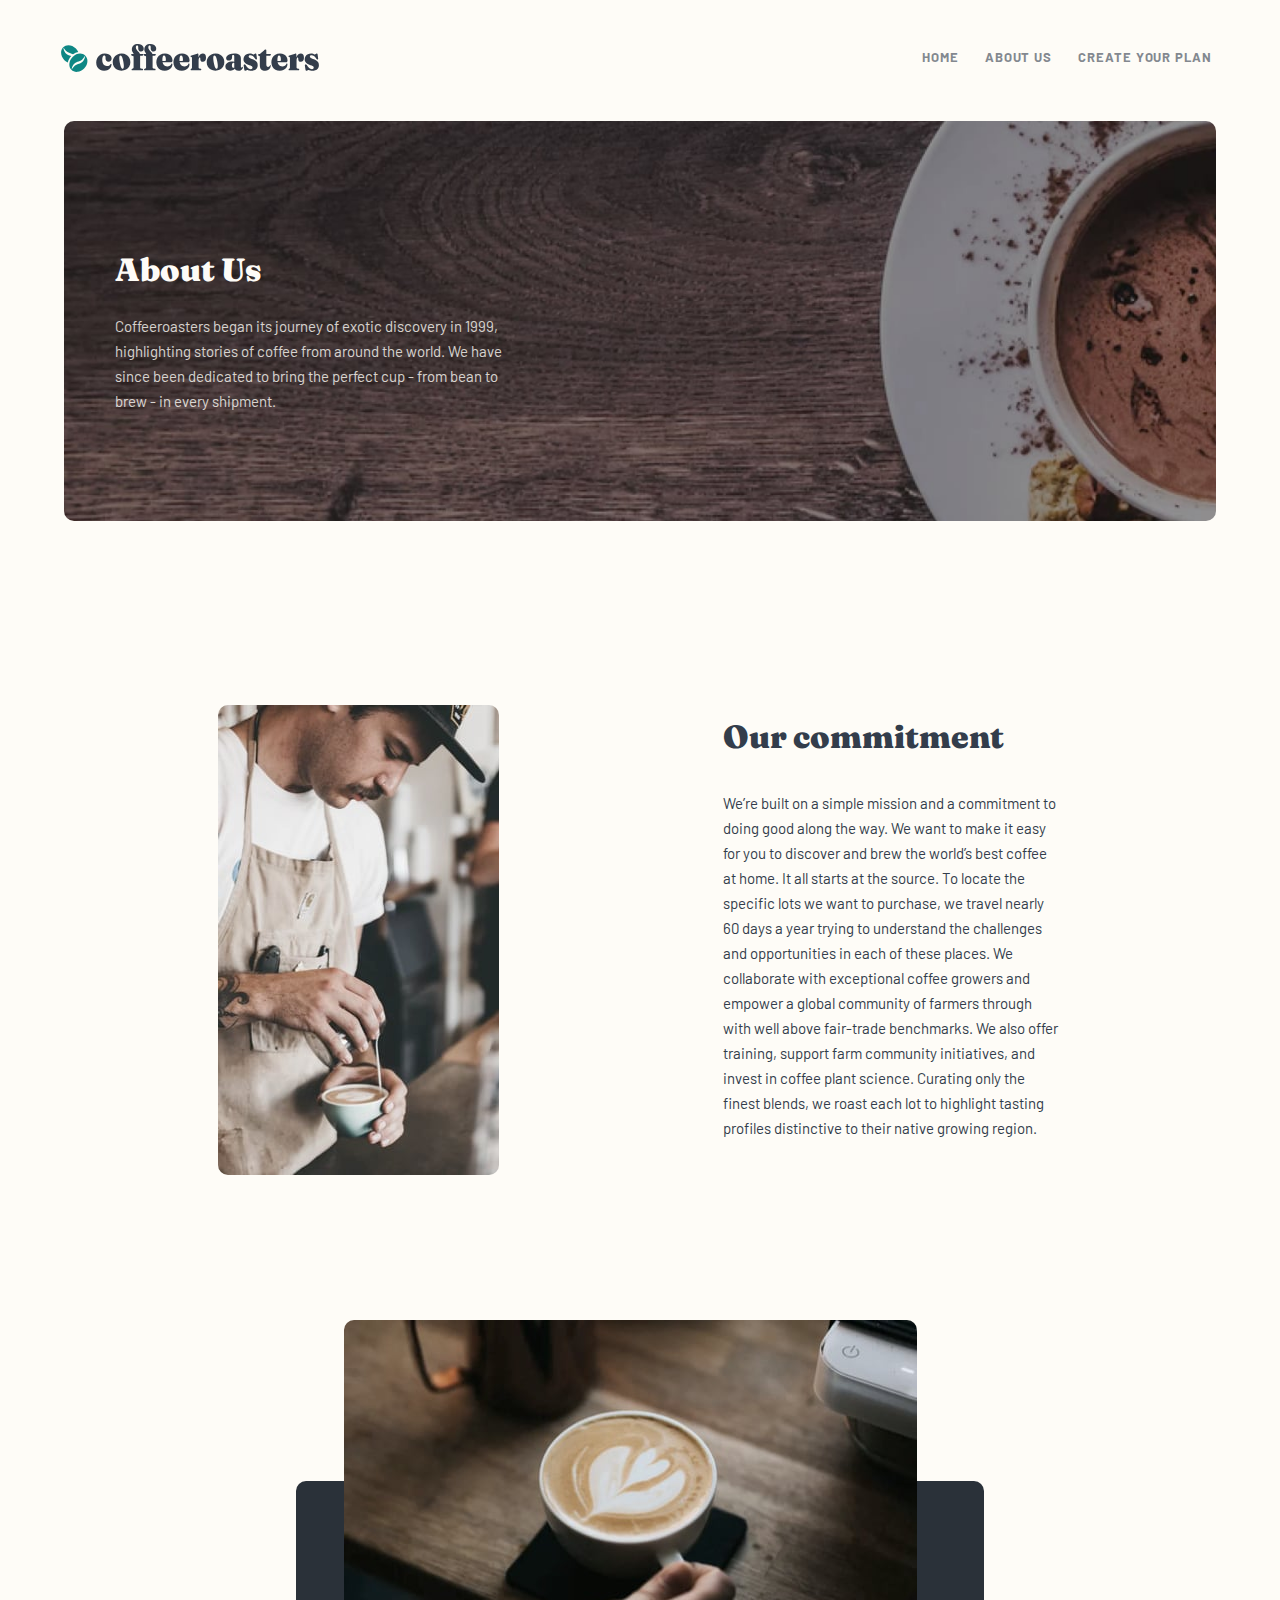
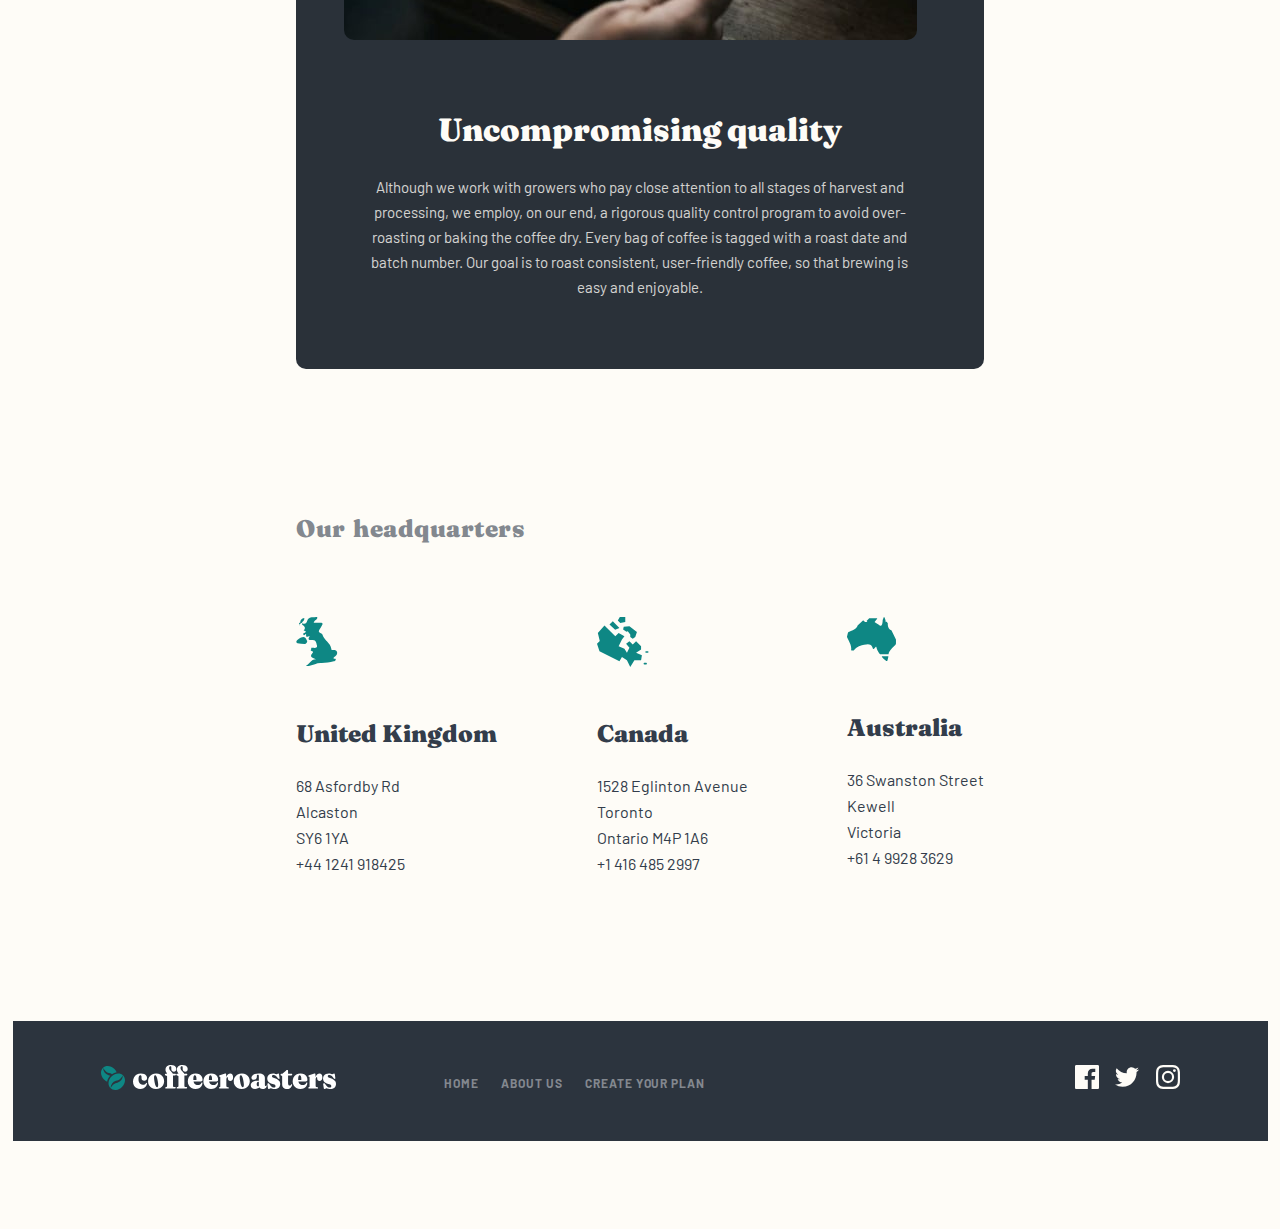
==== commit 06074451: "Update links for navbar and footer sections" ====
--- a/about.html
+++ b/about.html
@@ -31,7 +31,7 @@
       <ul class="navbar-list">
         <li><a href="./index.html">Home</a></li>
         <li><a href="./about.html">About Us</a></li>
-        <li><a href="#">Create Your Plan</a></li>
+        <li><a href="./plan.html">Create Your Plan</a></li>
       </ul>
       <!-- .navbar-list end -->
     </nav>
@@ -132,7 +132,7 @@
       <ul class="footer-navbar-list">
         <li><a href="./index.html">HOME</a></li>
         <li><a href="./about.html">ABOUT US</a></li>
-        <li><a href="#">CREATE YOUR PLAN</a></li>
+        <li><a href="./plan.html">CREATE YOUR PLAN</a></li>
       </ul>
       <!-- navbar-list end -->
 
--- a/styles/index.css
+++ b/styles/index.css
@@ -198,10 +198,6 @@
 
   cursor: pointer;
 }
-  button.primary-btn:hover,
-  button.primary-btn:focus {
-    background-color: #66D2CF;
-  }
 
 /* Collection section  */
 #collection {
@@ -334,7 +330,7 @@
   background-color: #2C343E;
   min-width: 327px;
   max-width: 85%;
-  height: 346px;
+  height: 294px;
   margin-bottom: 72px;
   padding-top: 54px;
 }
@@ -368,10 +364,6 @@
   color: #83888F;
   cursor: pointer;
 }
-  .footer-content .footer-navbar-list a:hover,
-  .footer-content .footer-navbar-list a:focus {
-    color: #FEFCF7;
-  }
 
 .social-links {
   width: 122px;
@@ -380,11 +372,6 @@
   justify-content: space-between;
   align-items: center;
 }
-  .social-links svg path:hover,
-  .social-links svg path:active,
-  .social-links svg path:focus {
-    fill: #fdd6b9;
-  }
 
 @media screen and (min-width: 768px) {
   body {
@@ -440,10 +427,6 @@
     color: #83888F;
     cursor: pointer;
   }
-    .navbar-list a:hover,
-    .navbar-list a:focus {
-      color: #333D4B;
-    }
 
   /* main and hero section media query @ 768px */
   main {
@@ -905,3 +888,42 @@
   }
 }
 /* media query @ 1275px  end */
+
+@media screen and (min-width: 1450px) {
+  header {
+    padding-left: 4.5%;
+  }
+}
+
+@media (hover: hover) {
+  .navbar-list a:hover,
+  .navbar-list a:focus {
+    color: #333D4B;
+  }
+
+  button.primary-btn:hover {
+    background-color: #66D2CF;
+  }
+
+  .footer-content .footer-navbar-list a:hover {
+    color: #FEFCF7;
+  }
+
+  .social-links a svg path:hover,
+  .social-links a svg path:active {
+    fill: #fdd6b9;
+  }
+}
+
+button.primary-btn:focus {
+  background-color: #66D2CF;
+}
+
+.footer-content .footer-navbar-list a:focus {
+  color: #FEFCF7;
+}
+
+:focus {
+  outline: none;
+  box-shadow: 0 0 0 6px #0E8784;
+}
--- a/styles/about.css
+++ b/styles/about.css
@@ -13,6 +13,7 @@
   background-repeat: no-repeat;
   background-size: cover;
   -webkit-border-radius: 10px;
+  border-radius: 10px;
 }
 main.nav-show {
   height: 100vh;
@@ -100,7 +101,6 @@
 }
 .quality-text h2 {
   font-size: 28px;
-  font-size: 28px;
   margin-bottom: 21px;
 }
 .quality-text p {
@@ -144,3 +144,200 @@
   font-size: 16px;
   line-height: 26px;
 }
+
+@media screen and (min-width: 768px) {
+  .about-hero,
+  .commitment-text,
+  #headquarters {
+    text-align: left;
+  }
+  #logo {
+    margin-left: 0;
+  }
+  main {
+    margin-top: 7px;
+  }
+  .about-hero-image {
+    background-image: url("../images/about/tablet/image-hero-whitecup.jpg");
+  }
+  .about-hero {
+    width: 398px;
+    top: 32.9%;
+    left: 9%;
+  }
+    .about-hero h1 {
+      font-size: 32px;
+      line-height: 40px;
+    }
+    .about-hero div {
+      width: 100%;
+    }
+
+  /* About - commitment section @ min-width:768px */
+  #commitment {
+    display: flex;
+    margin-bottom: 258px;
+  }
+  .commitment-image {
+    background-image: url("../images/about/tablet/image-commitment.jpg");
+    width: 281px;
+    height: 470px;
+  }
+  .commitment-text {
+    width: 339px;
+    margin-top: 8px;
+    margin-left: 69px;
+  }
+
+  /* About - quality section @ min-width:768px */
+  #quality {
+    width: 688px;
+    height: 263px;
+    padding-top: 225px;
+    margin-bottom: 144px;
+  }
+  .quality-image {
+    top: -33%;
+    background-image: url("../images/about/tablet/image-quality.jpg");
+    width: 573px;
+    height: 320px;
+  }
+  .quality-text h2 {
+    font-size: 32px;
+    line-height: 48px;
+  }
+  .quality-text p {
+    width: 538px;
+  }
+
+  /* About - headquarters section @ min-width:768px */
+  #headquarters {
+    margin: auto;
+    margin-bottom: 144px;
+    width: 688px;
+  }
+  .headquarters-address {
+    display: flex;
+    justify-content: space-between;
+  }
+  .hq-united-kingdom,
+  .hq-canada,
+  .hq-australia {
+    margin: 0;
+  }
+  .hq-united-kingdom h2,
+  .hq-canada h2,
+  .hq-australia h2 {
+    font-size: 24px;
+    margin-bottom: 21px;
+  }
+}
+/* About section - media query @ 768px  end */
+
+@media screen and (min-width: 1300px) {
+  main {
+    margin-top: 0;
+    margin-bottom: 96px;
+  }
+  .about-hero-image {
+    min-width: 1280px;
+    height: 450px;
+    background-image: url("../images/about/desktop/image-hero-whitecup.jpg");
+  }
+  .about-hero {
+    width: 445px;
+    top: 31%;
+    left: 10.4%;
+  }
+  .about-hero h1 {
+    font-size: 40px;
+    line-height: 48px;
+  }
+  .about-hero div {
+    font-size: 16px;
+    line-height: 26px;
+  }
+
+  /* About - commitment section @ min-width:1300px */
+  #commitment {
+    margin-bottom: 210px;
+  }
+  .commitment-image {
+    background-image: url("../images/about/desktop/image-commitment.jpg");
+    width: 445px;
+    height: 520px;
+    margin-left: 4.8%;
+  }
+  .commitment-text {
+    width: 538px;
+    margin-top: 5.5rem;
+    margin-left: 56px;
+  }
+  .commitment-text h2 {
+    font-size: 40px;
+    line-height: 48px;
+    margin-bottom: 33px;
+  }
+  .commitment-text p {
+    font-size: 16px;
+    line-height: 26px;
+  }
+
+  /* About - quality section @ min-width:1300px */
+  #quality {
+    width: 1280px;
+    height: 387px;
+    padding-top: 87px;
+    margin-bottom: 168px;
+  }
+  .quality-image {
+    top: -88px;
+    right: -36.2rem;
+    background-image: url("../images/about/desktop/image-quality.jpg");
+    width: 445px;
+    height: 474px;
+  }
+  .quality-text {
+    width: 50%;
+    margin-top: 0;
+    margin-left: 85px;
+    text-align: left;
+  }
+    .quality-text h2 {
+      margin-bottom: 32px;
+      font-size: 40px;
+      line-height: 48px;
+    }
+    .quality-text p {
+      margin-left: 0;
+      font-size: 16px;
+      line-height: 26px;
+    }
+
+  /* About - headquarters section @ min-width:1300px */
+  #headquarters {
+    margin-bottom: 168px;
+    width: 1045px;
+  }
+  .united-kingdom-image,
+  .canada-image {
+    margin-bottom: 40px;
+  }
+  .australia-image {
+    margin-bottom: 45px;
+  }
+  .hq-united-kingdom h2,
+  .hq-canada h2,
+  .hq-australia h2 {
+    font-size: 32px;
+    line-height: 36px;
+    margin-bottom: 23px;
+  }
+}
+/* About section - media query @ 1300px  end */
+
+@media screen and (min-width: 1450px) {
+  header {
+    padding-left: 5%;
+  }
+}
